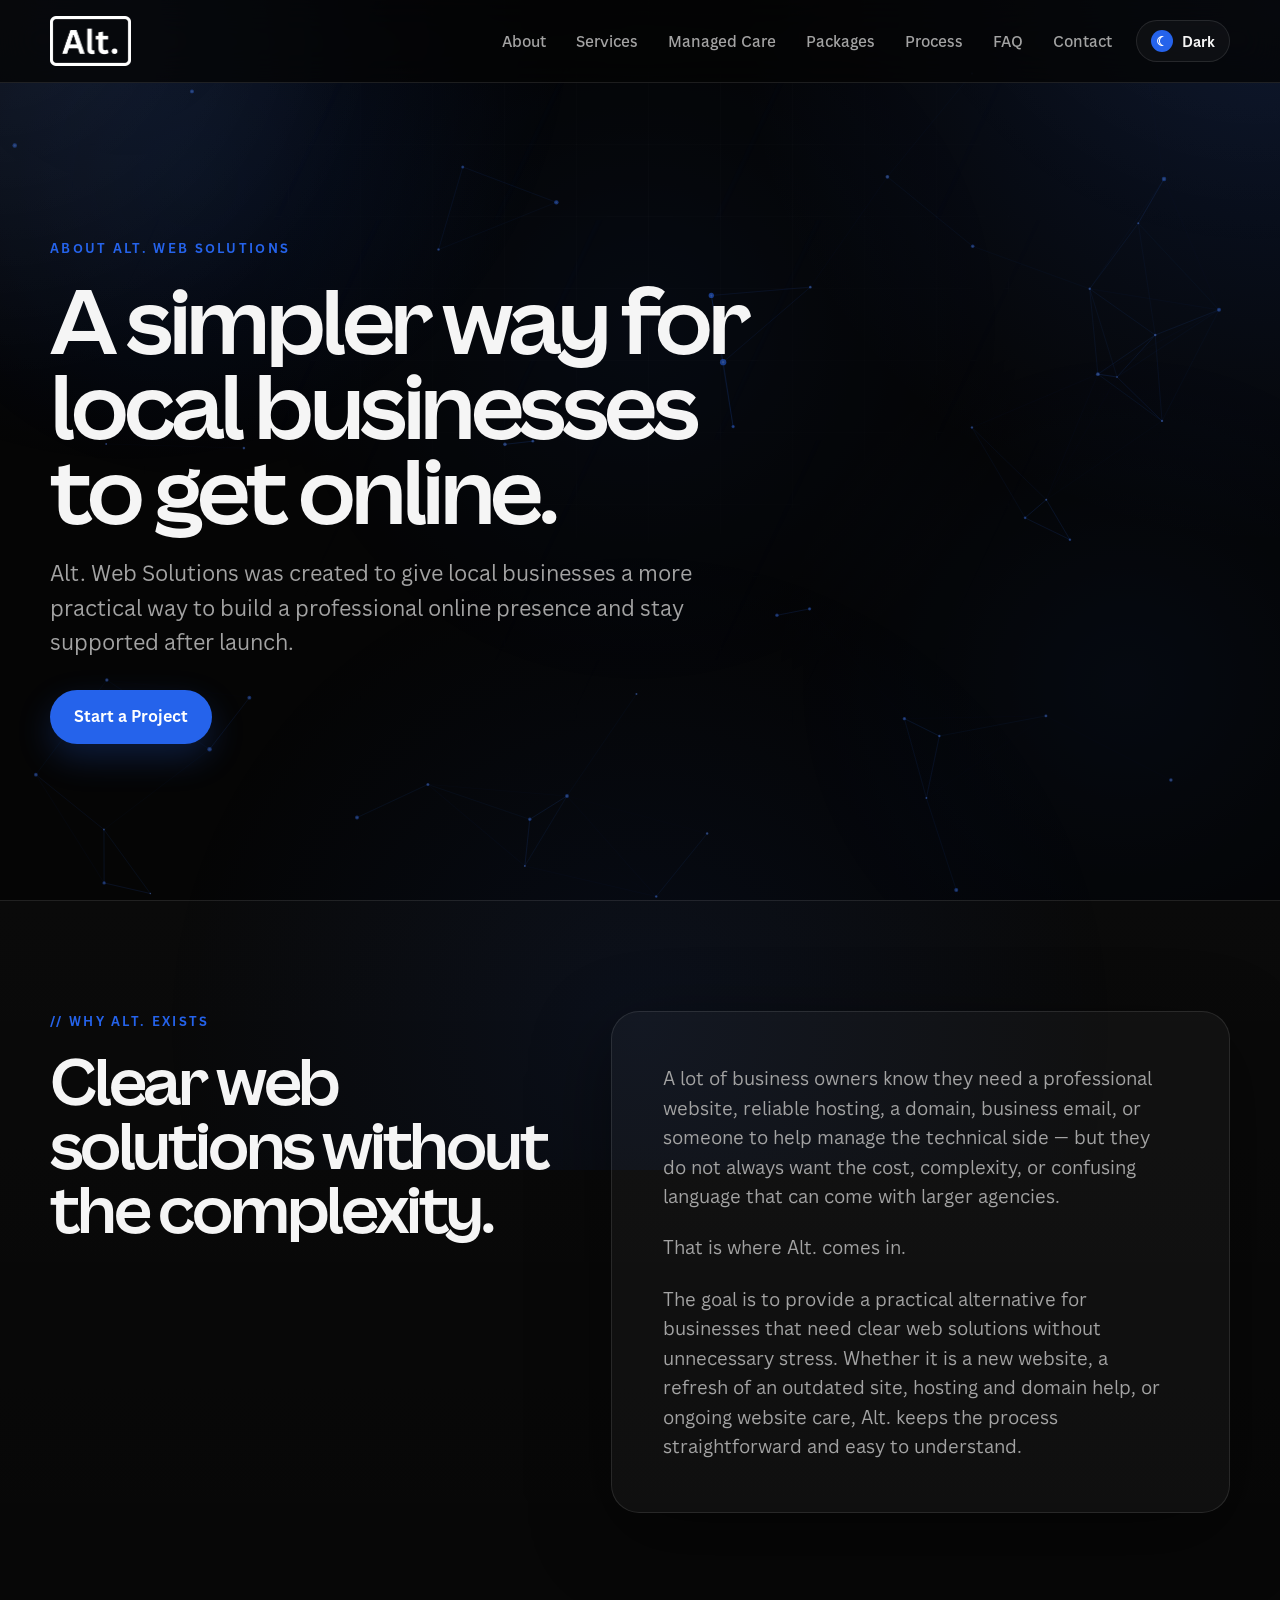
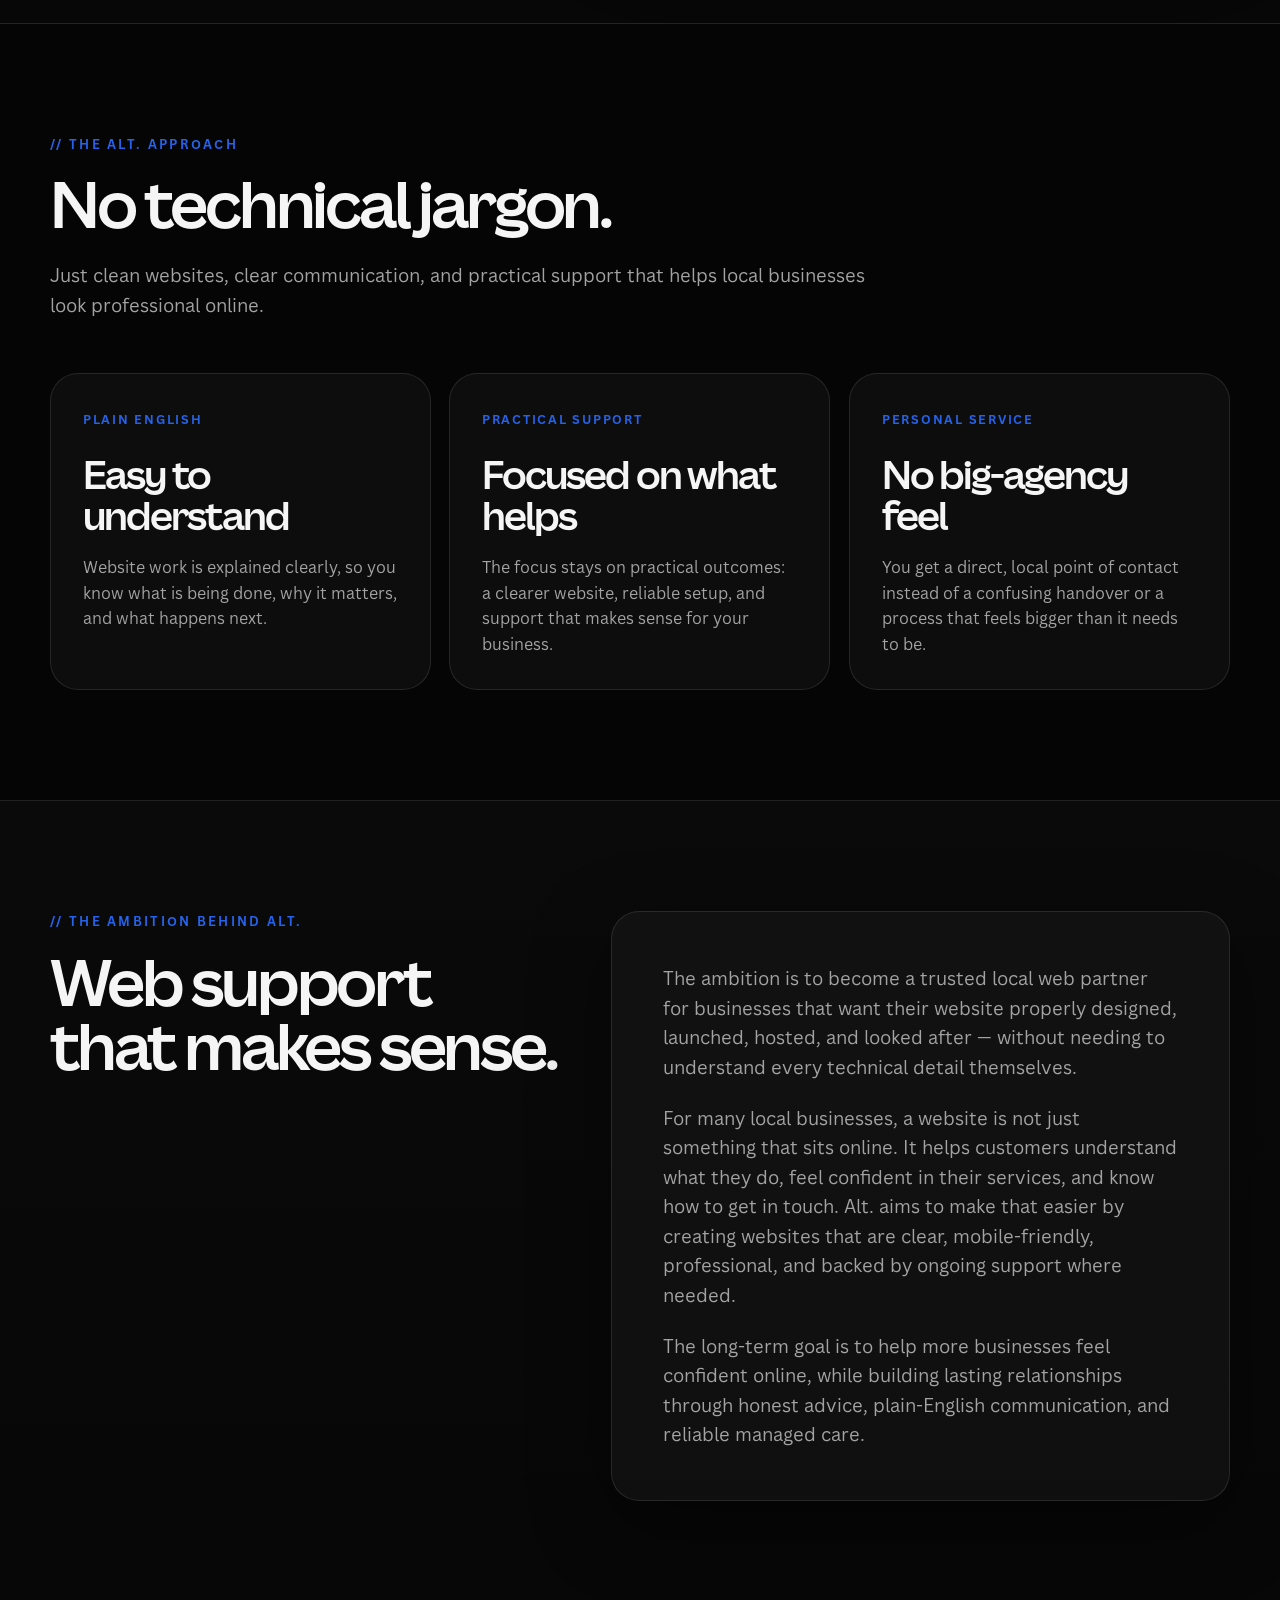
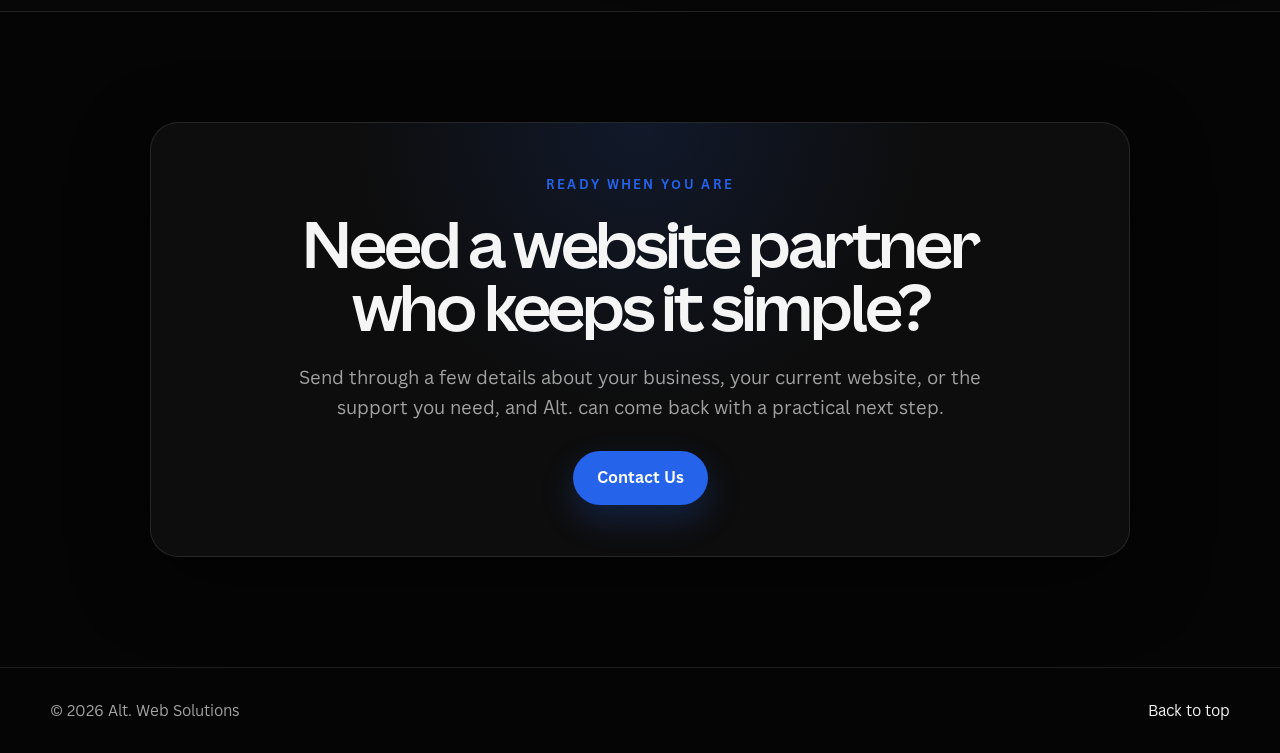
==== about.html @ 85579a14 "Initial website commit" ====
<!doctype html>
<html lang="en-NZ" data-theme="dark">
  <head>
    <meta charset="UTF-8" />
    <meta name="viewport" content="width=device-width, initial-scale=1.0" />

    <title>About Alt. Web Solutions | Local Website Support</title>
    <meta
      name="description"
      content="Learn about Alt. Web Solutions, a practical local web partner helping small businesses get online, stay supported, and manage websites without technical stress."
    />

    <link rel="icon" type="image/png" sizes="32x32" href="assets/favicon.png" />
    <link rel="icon" type="image/png" sizes="16x16" href="assets/favicon.png" />
    <link rel="apple-touch-icon" sizes="180x180" href="assets/favicon.png" />
    <link rel="shortcut icon" href="assets/favicon.png" />
    <link rel="stylesheet" href="css/style.css" />
  </head>

  <body data-theme="dark">
    <canvas
      class="tech-background"
      id="techBackground"
      aria-hidden="true"
    ></canvas>
    <div class="tech-ambient" aria-hidden="true"></div>
    <div class="tech-grid" aria-hidden="true"></div>

    <header class="site-header">
      <nav class="nav">
        <a
          href="index.html#home"
          class="nav-logo"
          aria-label="Alt. Web Solutions home"
        >
          <img
            src="assets/alt-web-solutions-logo-white-icon.png"
            alt="Alt. Web Solutions logo"
            id="siteLogo"
          />
        </a>

        <button
          class="nav-toggle"
          aria-label="Open navigation menu"
          type="button"
        >
          <span></span>
          <span></span>
        </button>

        <div class="nav-actions">
          <div class="nav-links">
            <a href="about.html" aria-current="page">About</a>
            <a href="index.html#services">Services</a>
            <a href="index.html#managed-care">Managed Care</a>
            <a href="index.html#pricing">Packages</a>
            <a href="index.html#process">Process</a>
            <a href="index.html#faq">FAQ</a>
            <a href="index.html#contact">Contact</a>
          </div>

          <button
            class="theme-toggle"
            id="themeToggle"
            type="button"
            aria-label="Toggle light and dark mode"
          >
            <span class="theme-toggle-icon" id="themeIcon">☾</span>
            <span class="theme-toggle-text" id="themeText">Dark</span>
          </button>
        </div>
      </nav>
    </header>

    <main id="about">
      <section class="about-hero section">
        <div class="container about-hero-grid">
          <div class="about-hero-copy reveal">
            <p class="eyebrow">About Alt. Web Solutions</p>
            <h1>A simpler way for local businesses to get online.</h1>
            <p>
              Alt. Web Solutions was created to give local businesses a more
              practical way to build a professional online presence and stay
              supported after launch.
            </p>
            <div class="about-hero-actions">
              <a href="index.html#contact" class="btn btn-primary"
                >Start a Project</a
              >
            </div>
          </div>
        </div>
      </section>

      <section class="section section-muted">
        <div class="container about-split">
          <div class="section-heading reveal">
            <p class="eyebrow">// Why Alt. exists</p>
            <h2>Clear web solutions without the complexity.</h2>
          </div>

          <div class="about-copy-card reveal tilt-card">
            <p>
              A lot of business owners know they need a professional website,
              reliable hosting, a domain, business email, or someone to help
              manage the technical side — but they do not always want the cost,
              complexity, or confusing language that can come with larger
              agencies.
            </p>
            <p>That is where Alt. comes in.</p>
            <p>
              The goal is to provide a practical alternative for businesses that
              need clear web solutions without unnecessary stress. Whether it is
              a new website, a refresh of an outdated site, hosting and domain
              help, or ongoing website care, Alt. keeps the process
              straightforward and easy to understand.
            </p>
          </div>
        </div>
      </section>

      <section class="section">
        <div class="container">
          <div class="section-heading reveal">
            <p class="eyebrow">// The Alt. approach</p>
            <h2>No technical jargon.</h2>
            <p>
              Just clean websites, clear communication, and practical support
              that helps local businesses look professional online.
            </p>
          </div>

          <div class="card-grid about-value-grid">
            <article class="info-card reveal tilt-card">
              <span>Plain English</span>
              <h3>Easy to understand</h3>
              <p>
                Website work is explained clearly, so you know what is being
                done, why it matters, and what happens next.
              </p>
            </article>

            <article class="info-card reveal tilt-card">
              <span>Practical Support</span>
              <h3>Focused on what helps</h3>
              <p>
                The focus stays on practical outcomes: a clearer website,
                reliable setup, and support that makes sense for your business.
              </p>
            </article>

            <article class="info-card reveal tilt-card">
              <span>Personal Service</span>
              <h3>No big-agency feel</h3>
              <p>
                You get a direct, local point of contact instead of a confusing
                handover or a process that feels bigger than it needs to be.
              </p>
            </article>
          </div>
        </div>
      </section>

      <section class="section section-muted">
        <div class="container about-split about-split-reverse">
          <div class="section-heading reveal">
            <p class="eyebrow">// The ambition behind Alt.</p>
            <h2>Web support that makes sense.</h2>
          </div>

          <div class="about-copy-card reveal tilt-card">
            <p>
              The ambition is to become a trusted local web partner for
              businesses that want their website properly designed, launched,
              hosted, and looked after — without needing to understand every
              technical detail themselves.
            </p>
            <p>
              For many local businesses, a website is not just something that
              sits online. It helps customers understand what they do, feel
              confident in their services, and know how to get in touch. Alt.
              aims to make that easier by creating websites that are clear,
              mobile-friendly, professional, and backed by ongoing support where
              needed.
            </p>
            <p>
              The long-term goal is to help more businesses feel confident
              online, while building lasting relationships through honest
              advice, plain-English communication, and reliable managed care.
            </p>
          </div>
        </div>
      </section>

      <section class="section">
        <div class="container about-cta reveal">
          <p class="eyebrow">Ready when you are</p>
          <h2>Need a website partner who keeps it simple?</h2>
          <p>
            Send through a few details about your business, your current
            website, or the support you need, and Alt. can come back with a
            practical next step.
          </p>
          <a href="index.html#contact" class="btn btn-primary">Contact Us</a>
        </div>
      </section>
    </main>

    <footer class="site-footer">
      <div class="container footer-inner">
        <p>© <span id="year"></span> Alt. Web Solutions</p>
        <a href="#about">Back to top</a>
      </div>
    </footer>

    <script type="module" src="js/script.js"></script>
  </body>
</html>
---- css/style.css ----
/* Alt. Web Solutions modular CSS entrypoint.
   Keep module imports in this order so base tokens load before components. */

@import url("modules/00-fonts.css");
@import url("modules/01-tokens.css");
@import url("modules/02-base.css");
@import url("modules/03-layout.css");
@import url("modules/04-navigation.css");
@import url("modules/05-hero-buttons.css");
@import url("modules/06-cards.css");
@import url("modules/07-brand-sections.css");
@import url("modules/08-services-process-footer.css");
@import url("modules/09-animations.css");
@import url("modules/10-responsive.css");
@import url("modules/11-motion.css");
@import url("modules/12-landing-sections.css");
@import url("modules/13-tech-background.css");

@import url("modules/14-about-page.css");
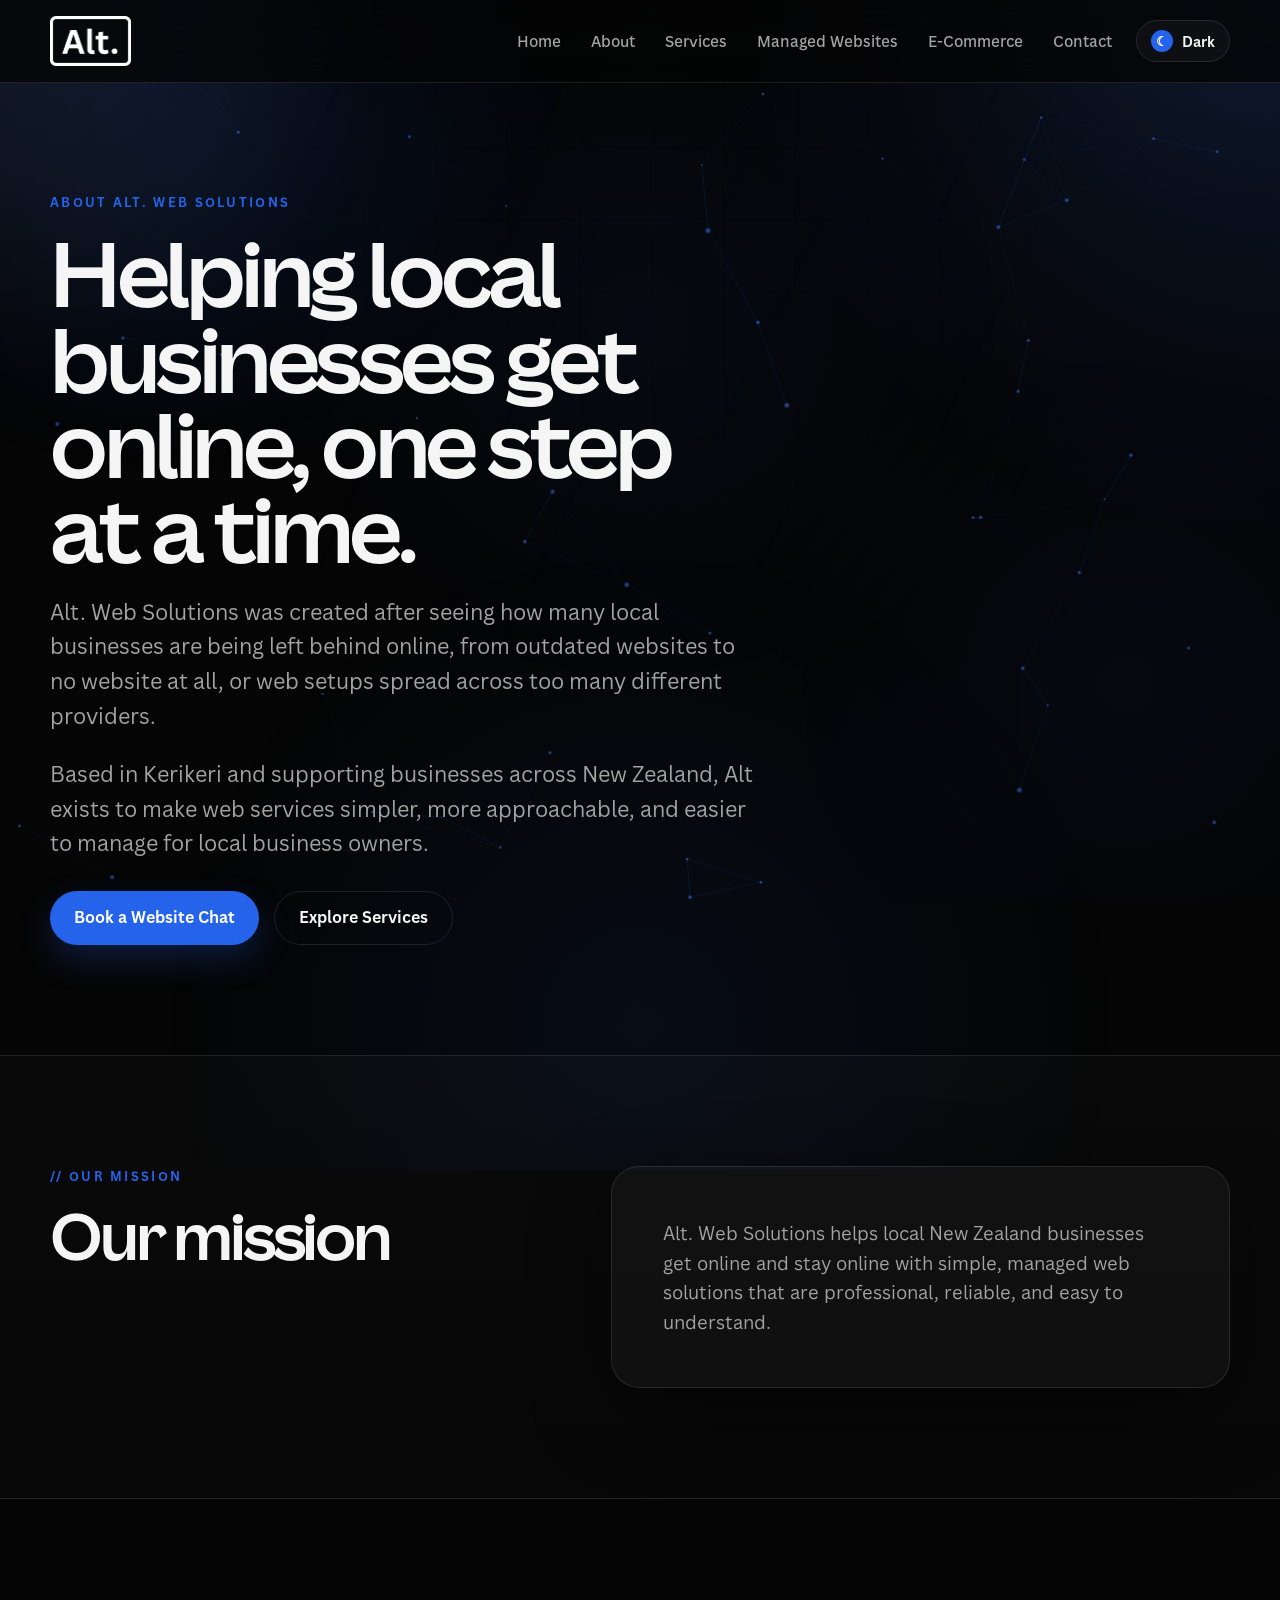
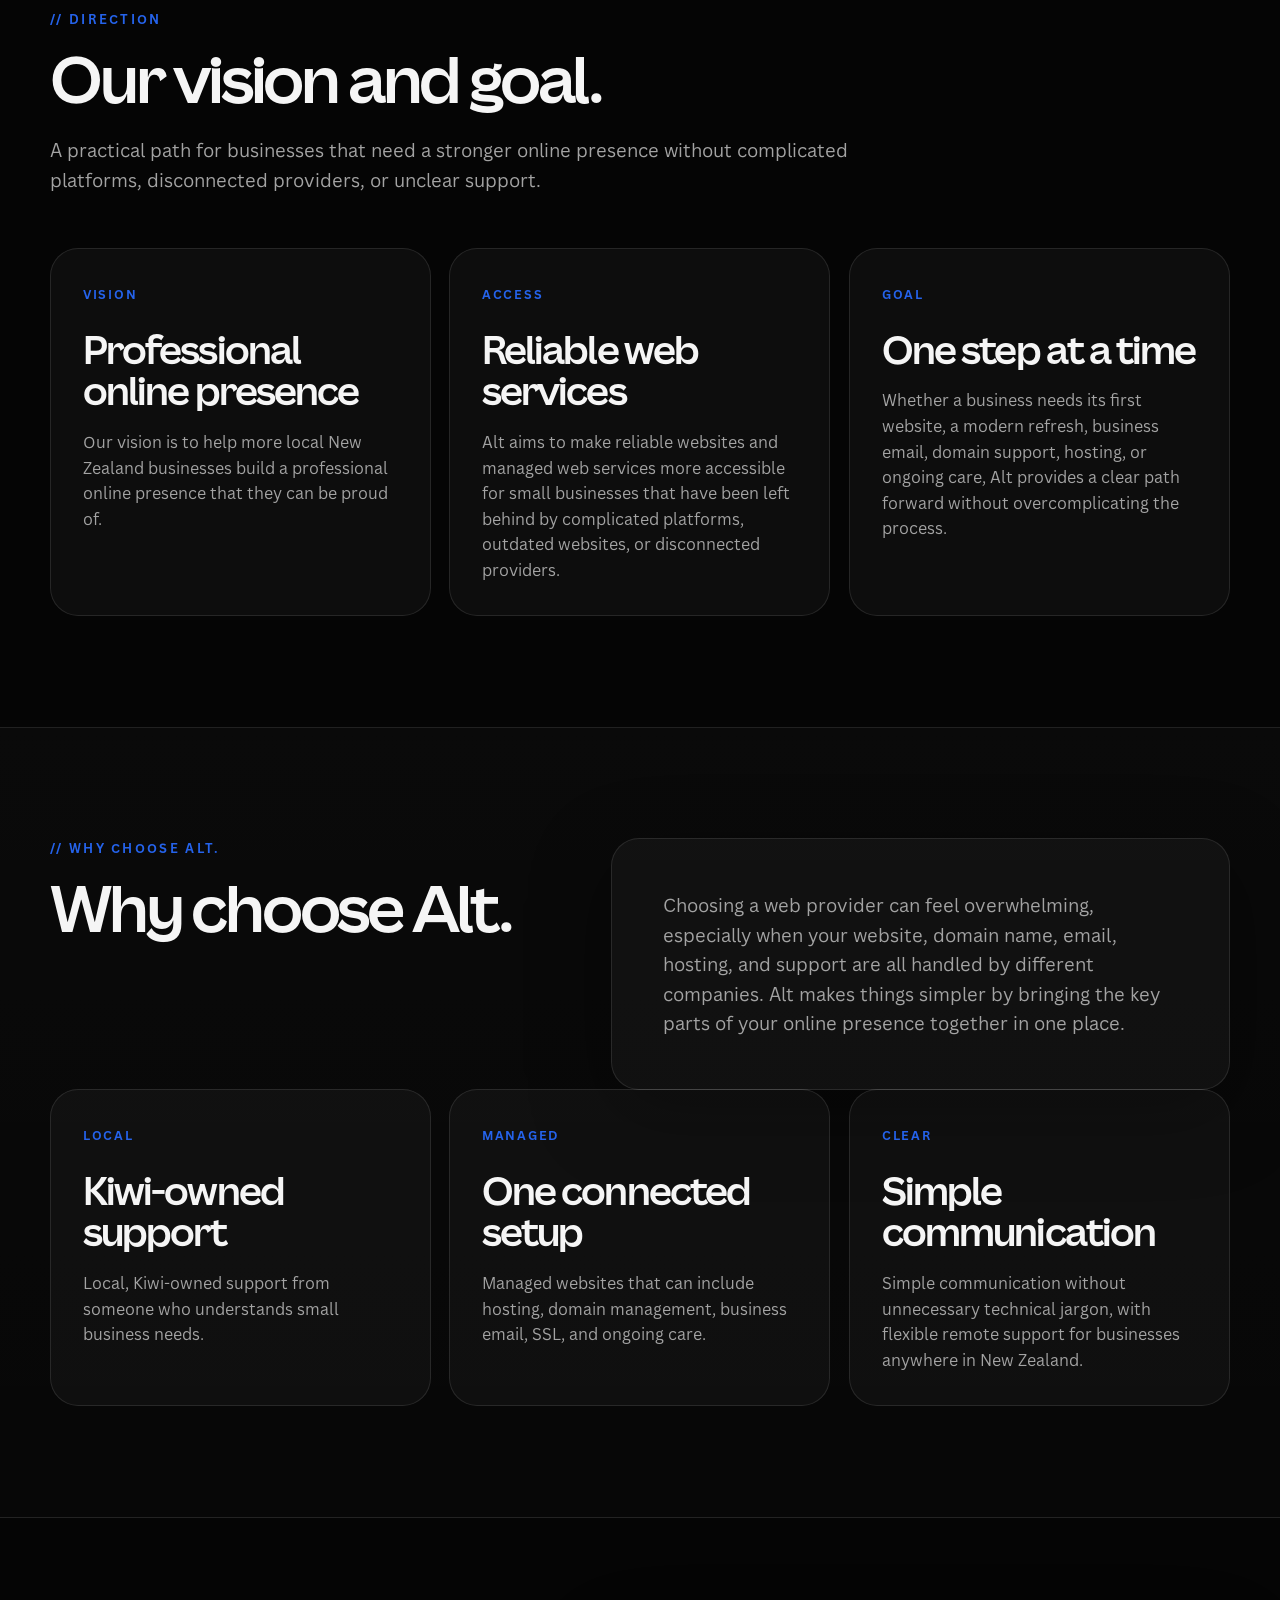
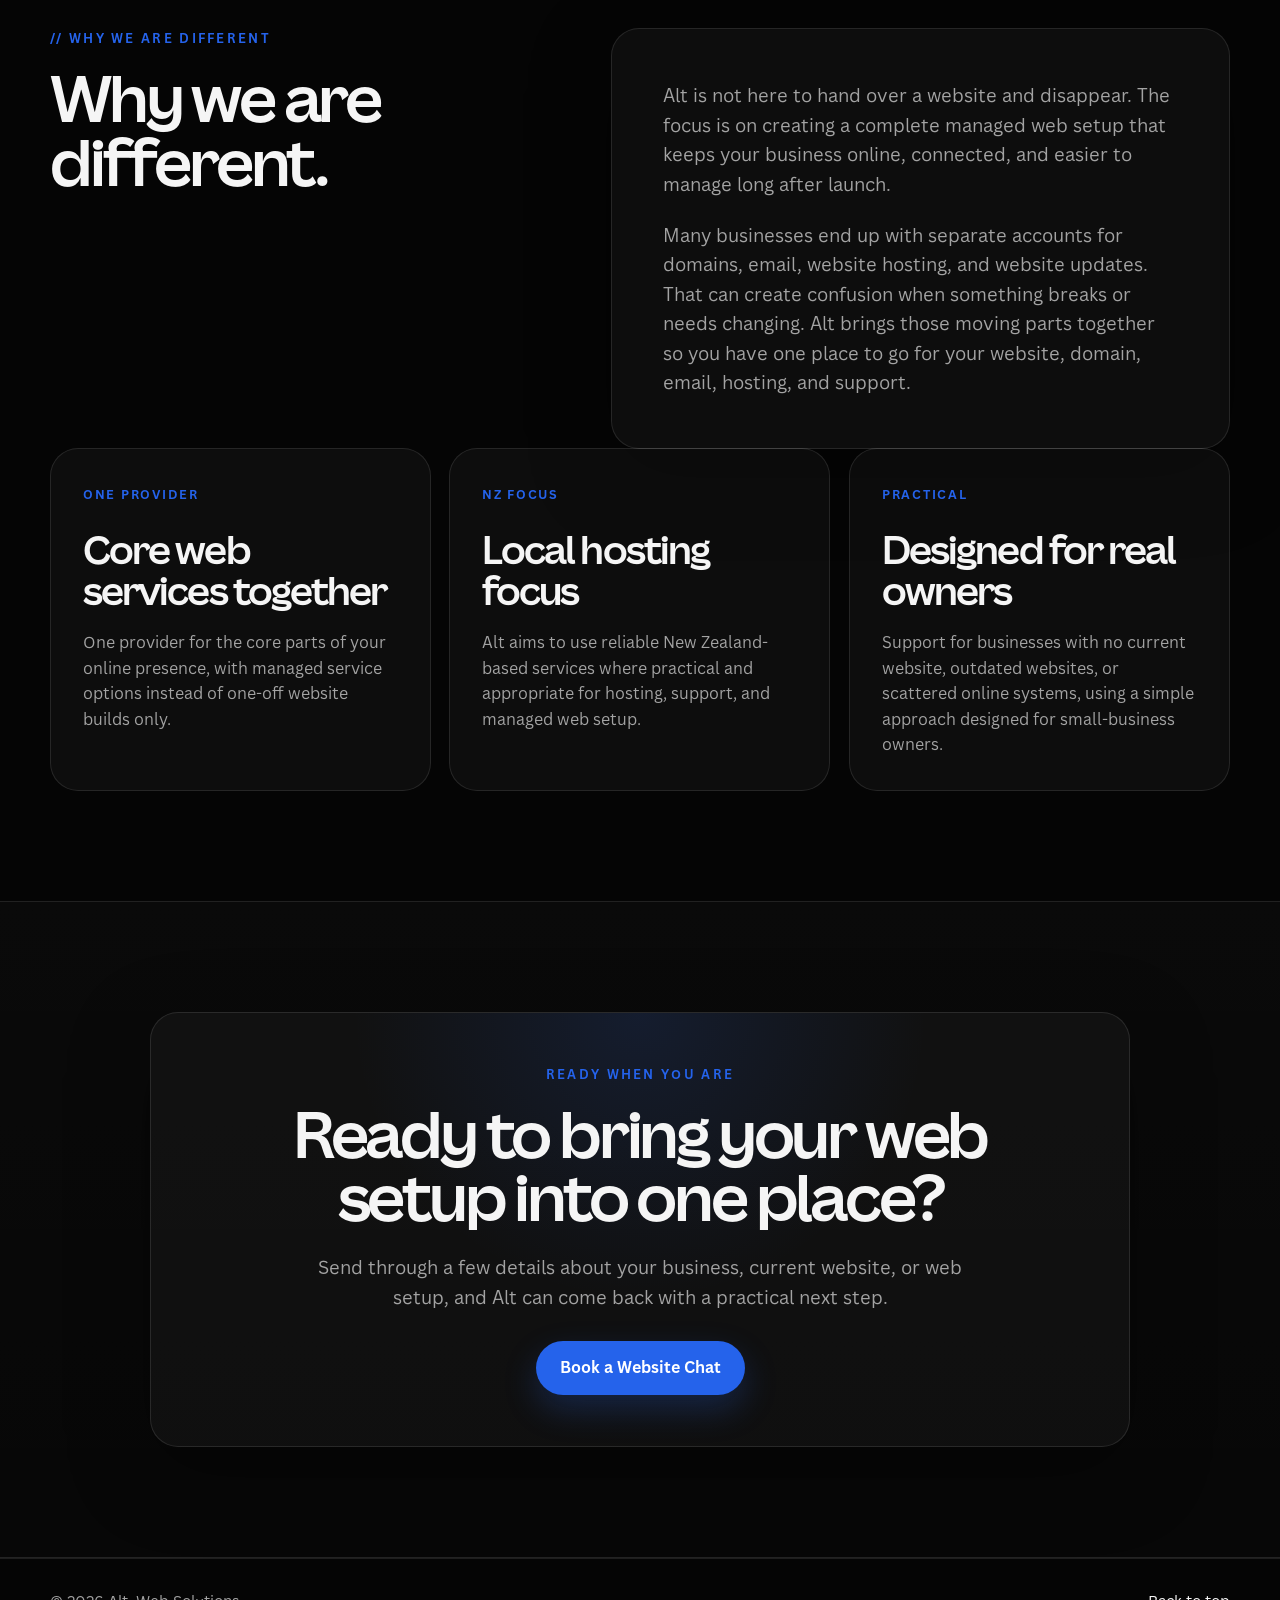
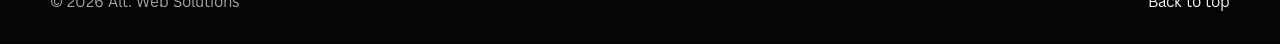
==== commit afca0061: "Overhaul website service copy" ====
--- a/about.html
+++ b/about.html
@@ -4,10 +4,10 @@
     <meta charset="UTF-8" />
     <meta name="viewport" content="width=device-width, initial-scale=1.0" />
 
-    <title>About Alt. Web Solutions | Local Website Support</title>
+    <title>About Alt. Web Solutions | Local Managed Web Support</title>
     <meta
       name="description"
-      content="Learn about Alt. Web Solutions, a practical local web partner helping small businesses get online, stay supported, and manage websites without technical stress."
+      content="Learn about Alt. Web Solutions, a Kerikeri-based managed web provider helping New Zealand businesses with websites, hosting, domains, email, and support."
     />
 
     <link rel="icon" type="image/png" sizes="32x32" href="assets/favicon.png" />
@@ -51,12 +51,11 @@
 
         <div class="nav-actions">
           <div class="nav-links">
+            <a href="index.html#home">Home</a>
             <a href="about.html" aria-current="page">About</a>
-            <a href="index.html#services">Services</a>
-            <a href="index.html#managed-care">Managed Care</a>
-            <a href="index.html#pricing">Packages</a>
-            <a href="index.html#process">Process</a>
-            <a href="index.html#faq">FAQ</a>
+            <a href="services.html">Services</a>
+            <a href="managed-websites.html">Managed Websites</a>
+            <a href="ecommerce.html">E-Commerce</a>
             <a href="index.html#contact">Contact</a>
           </div>
 
@@ -66,7 +65,7 @@
             type="button"
             aria-label="Toggle light and dark mode"
           >
-            <span class="theme-toggle-icon" id="themeIcon">☾</span>
+            <span class="theme-toggle-icon" id="themeIcon">&#9790;</span>
             <span class="theme-toggle-text" id="themeText">Dark</span>
           </button>
         </div>
@@ -78,16 +77,23 @@
         <div class="container about-hero-grid">
           <div class="about-hero-copy reveal">
             <p class="eyebrow">About Alt. Web Solutions</p>
-            <h1>A simpler way for local businesses to get online.</h1>
-            <p>
-              Alt. Web Solutions was created to give local businesses a more
-              practical way to build a professional online presence and stay
-              supported after launch.
+            <h1>Helping local businesses get online, one step at a time.</h1>
+            <p>
+              Alt. Web Solutions was created after seeing how many local
+              businesses are being left behind online, from outdated websites to
+              no website at all, or web setups spread across too many different
+              providers.
+            </p>
+            <p>
+              Based in Kerikeri and supporting businesses across New Zealand,
+              Alt exists to make web services simpler, more approachable, and
+              easier to manage for local business owners.
             </p>
             <div class="about-hero-actions">
               <a href="index.html#contact" class="btn btn-primary"
-                >Start a Project</a
+                >Book a Website Chat</a
               >
+              <a href="services.html" class="btn btn-secondary">Explore Services</a>
             </div>
           </div>
         </div>
@@ -96,25 +102,15 @@
       <section class="section section-muted">
         <div class="container about-split">
           <div class="section-heading reveal">
-            <p class="eyebrow">// Why Alt. exists</p>
-            <h2>Clear web solutions without the complexity.</h2>
+            <p class="eyebrow">// Our mission</p>
+            <h2>Our mission</h2>
           </div>
 
           <div class="about-copy-card reveal tilt-card">
             <p>
-              A lot of business owners know they need a professional website,
-              reliable hosting, a domain, business email, or someone to help
-              manage the technical side — but they do not always want the cost,
-              complexity, or confusing language that can come with larger
-              agencies.
-            </p>
-            <p>That is where Alt. comes in.</p>
-            <p>
-              The goal is to provide a practical alternative for businesses that
-              need clear web solutions without unnecessary stress. Whether it is
-              a new website, a refresh of an outdated site, hosting and domain
-              help, or ongoing website care, Alt. keeps the process
-              straightforward and easy to understand.
+              Alt. Web Solutions helps local New Zealand businesses get online
+              and stay online with simple, managed web solutions that are
+              professional, reliable, and easy to understand.
             </p>
           </div>
         </div>
@@ -123,39 +119,44 @@
       <section class="section">
         <div class="container">
           <div class="section-heading reveal">
-            <p class="eyebrow">// The Alt. approach</p>
-            <h2>No technical jargon.</h2>
-            <p>
-              Just clean websites, clear communication, and practical support
-              that helps local businesses look professional online.
+            <p class="eyebrow">// Direction</p>
+            <h2>Our vision and goal.</h2>
+            <p>
+              A practical path for businesses that need a stronger online
+              presence without complicated platforms, disconnected providers, or
+              unclear support.
             </p>
           </div>
 
           <div class="card-grid about-value-grid">
             <article class="info-card reveal tilt-card">
-              <span>Plain English</span>
-              <h3>Easy to understand</h3>
-              <p>
-                Website work is explained clearly, so you know what is being
-                done, why it matters, and what happens next.
-              </p>
-            </article>
-
-            <article class="info-card reveal tilt-card">
-              <span>Practical Support</span>
-              <h3>Focused on what helps</h3>
-              <p>
-                The focus stays on practical outcomes: a clearer website,
-                reliable setup, and support that makes sense for your business.
-              </p>
-            </article>
-
-            <article class="info-card reveal tilt-card">
-              <span>Personal Service</span>
-              <h3>No big-agency feel</h3>
-              <p>
-                You get a direct, local point of contact instead of a confusing
-                handover or a process that feels bigger than it needs to be.
+              <span>Vision</span>
+              <h3>Professional online presence</h3>
+              <p>
+                Our vision is to help more local New Zealand businesses build a
+                professional online presence that they can be proud of.
+              </p>
+            </article>
+
+            <article class="info-card reveal tilt-card">
+              <span>Access</span>
+              <h3>Reliable web services</h3>
+              <p>
+                Alt aims to make reliable websites and managed web services
+                more accessible for small businesses that have been left behind
+                by complicated platforms, outdated websites, or disconnected
+                providers.
+              </p>
+            </article>
+
+            <article class="info-card reveal tilt-card">
+              <span>Goal</span>
+              <h3>One step at a time</h3>
+              <p>
+                Whether a business needs its first website, a modern refresh,
+                business email, domain support, hosting, or ongoing care, Alt
+                provides a clear path forward without overcomplicating the
+                process.
               </p>
             </article>
           </div>
@@ -165,51 +166,127 @@
       <section class="section section-muted">
         <div class="container about-split about-split-reverse">
           <div class="section-heading reveal">
-            <p class="eyebrow">// The ambition behind Alt.</p>
-            <h2>Web support that makes sense.</h2>
+            <p class="eyebrow">// Why choose Alt.</p>
+            <h2>Why choose Alt.</h2>
           </div>
 
           <div class="about-copy-card reveal tilt-card">
             <p>
-              The ambition is to become a trusted local web partner for
-              businesses that want their website properly designed, launched,
-              hosted, and looked after — without needing to understand every
-              technical detail themselves.
-            </p>
-            <p>
-              For many local businesses, a website is not just something that
-              sits online. It helps customers understand what they do, feel
-              confident in their services, and know how to get in touch. Alt.
-              aims to make that easier by creating websites that are clear,
-              mobile-friendly, professional, and backed by ongoing support where
-              needed.
-            </p>
-            <p>
-              The long-term goal is to help more businesses feel confident
-              online, while building lasting relationships through honest
-              advice, plain-English communication, and reliable managed care.
-            </p>
+              Choosing a web provider can feel overwhelming, especially when
+              your website, domain name, email, hosting, and support are all
+              handled by different companies. Alt makes things simpler by
+              bringing the key parts of your online presence together in one
+              place.
+            </p>
+          </div>
+        </div>
+
+        <div class="container">
+          <div class="card-grid about-value-grid">
+            <article class="info-card reveal tilt-card">
+              <span>Local</span>
+              <h3>Kiwi-owned support</h3>
+              <p>
+                Local, Kiwi-owned support from someone who understands small
+                business needs.
+              </p>
+            </article>
+
+            <article class="info-card reveal tilt-card">
+              <span>Managed</span>
+              <h3>One connected setup</h3>
+              <p>
+                Managed websites that can include hosting, domain management,
+                business email, SSL, and ongoing care.
+              </p>
+            </article>
+
+            <article class="info-card reveal tilt-card">
+              <span>Clear</span>
+              <h3>Simple communication</h3>
+              <p>
+                Simple communication without unnecessary technical jargon, with
+                flexible remote support for businesses anywhere in New Zealand.
+              </p>
+            </article>
           </div>
         </div>
       </section>
 
       <section class="section">
+        <div class="container about-split">
+          <div class="section-heading reveal">
+            <p class="eyebrow">// Why we are different</p>
+            <h2>Why we are different.</h2>
+          </div>
+
+          <div class="about-copy-card reveal tilt-card">
+            <p>
+              Alt is not here to hand over a website and disappear. The focus
+              is on creating a complete managed web setup that keeps your
+              business online, connected, and easier to manage long after
+              launch.
+            </p>
+            <p>
+              Many businesses end up with separate accounts for domains, email,
+              website hosting, and website updates. That can create confusion
+              when something breaks or needs changing. Alt brings those moving
+              parts together so you have one place to go for your website,
+              domain, email, hosting, and support.
+            </p>
+          </div>
+        </div>
+
+        <div class="container">
+          <div class="card-grid about-value-grid">
+            <article class="info-card reveal tilt-card">
+              <span>One provider</span>
+              <h3>Core web services together</h3>
+              <p>
+                One provider for the core parts of your online presence, with
+                managed service options instead of one-off website builds only.
+              </p>
+            </article>
+
+            <article class="info-card reveal tilt-card">
+              <span>NZ focus</span>
+              <h3>Local hosting focus</h3>
+              <p>
+                Alt aims to use reliable New Zealand-based services where
+                practical and appropriate for hosting, support, and managed web
+                setup.
+              </p>
+            </article>
+
+            <article class="info-card reveal tilt-card">
+              <span>Practical</span>
+              <h3>Designed for real owners</h3>
+              <p>
+                Support for businesses with no current website, outdated
+                websites, or scattered online systems, using a simple approach
+                designed for small-business owners.
+              </p>
+            </article>
+          </div>
+        </div>
+      </section>
+
+      <section class="section section-muted">
         <div class="container about-cta reveal">
           <p class="eyebrow">Ready when you are</p>
-          <h2>Need a website partner who keeps it simple?</h2>
+          <h2>Ready to bring your web setup into one place?</h2>
           <p>
-            Send through a few details about your business, your current
-            website, or the support you need, and Alt. can come back with a
-            practical next step.
+            Send through a few details about your business, current website, or
+            web setup, and Alt can come back with a practical next step.
           </p>
-          <a href="index.html#contact" class="btn btn-primary">Contact Us</a>
+          <a href="index.html#contact" class="btn btn-primary">Book a Website Chat</a>
         </div>
       </section>
     </main>
 
     <footer class="site-footer">
       <div class="container footer-inner">
-        <p>© <span id="year"></span> Alt. Web Solutions</p>
+        <p>&copy; <span id="year"></span> Alt. Web Solutions</p>
         <a href="#about">Back to top</a>
       </div>
     </footer>
--- a/css/style.css
+++ b/css/style.css
@@ -17,3 +17,4 @@
 @import url("modules/13-tech-background.css");
 
 @import url("modules/14-about-page.css");
+@import url("modules/15-service-pages.css");
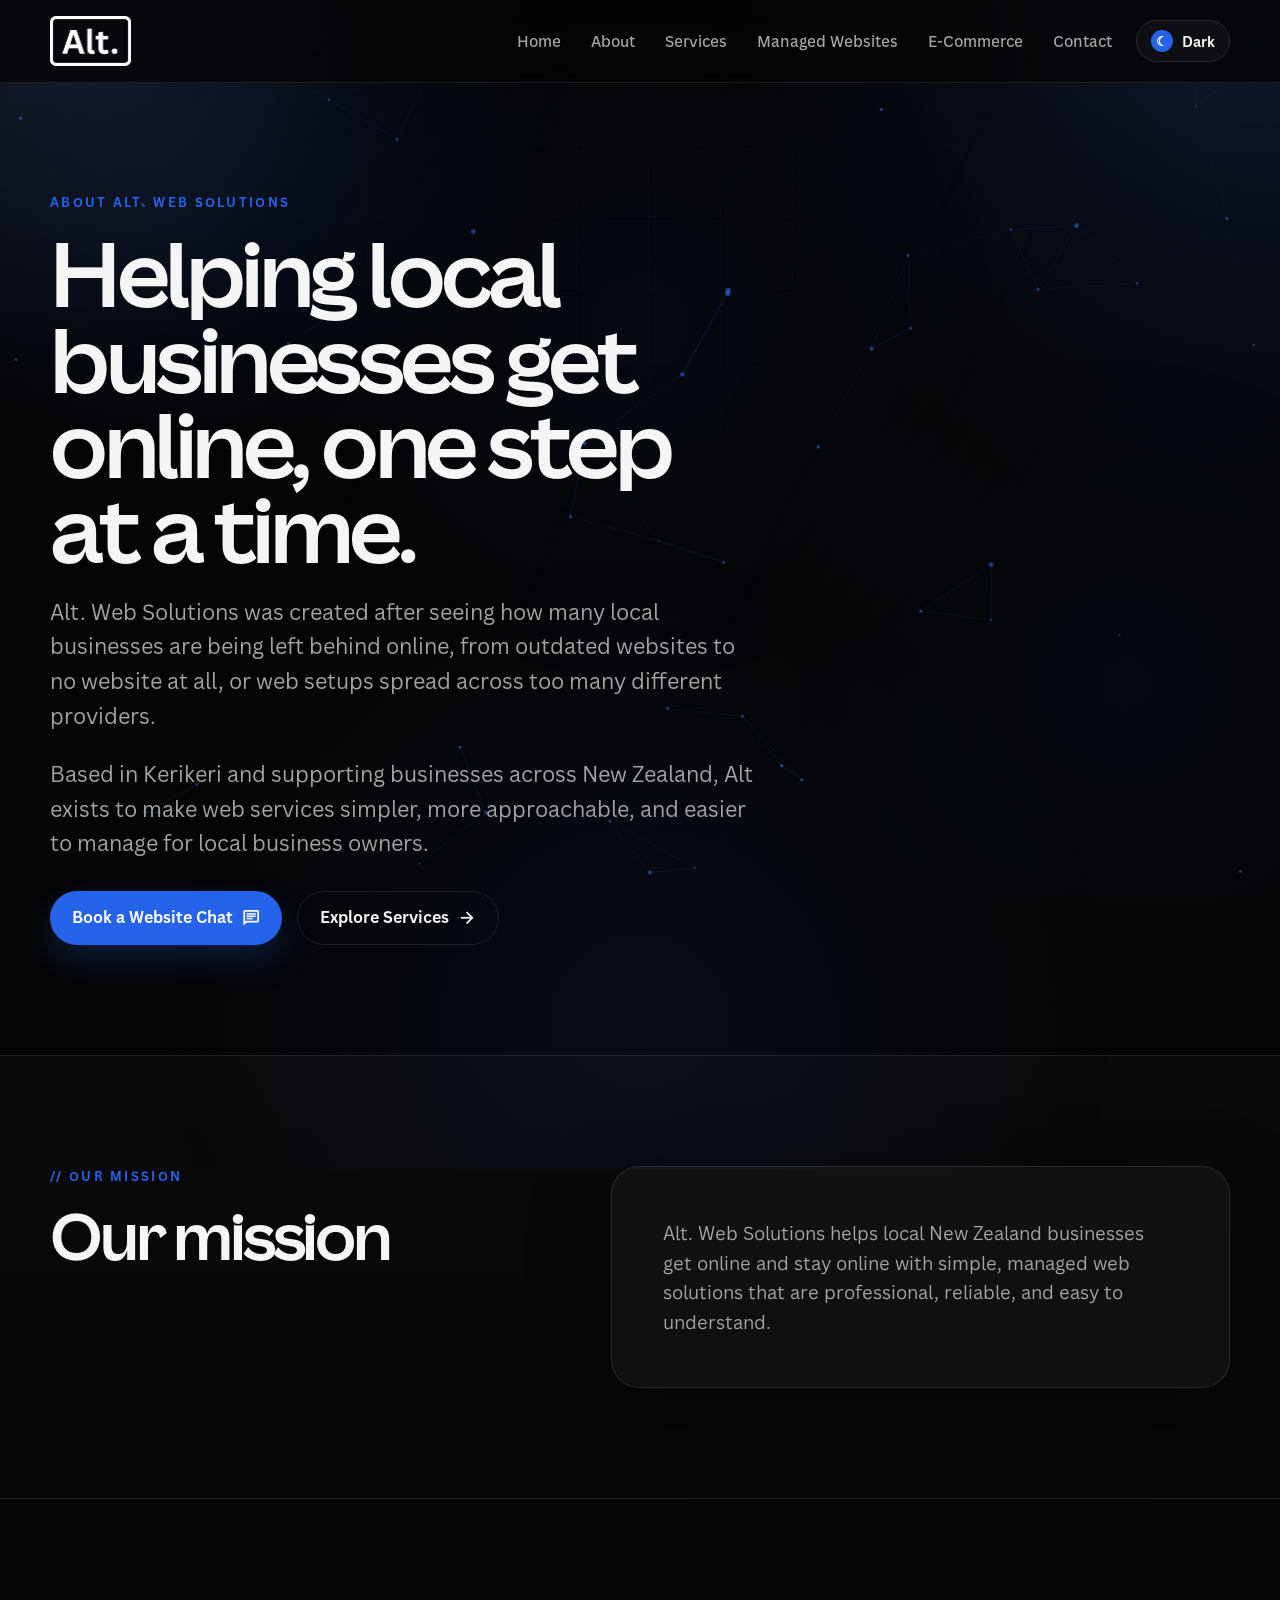
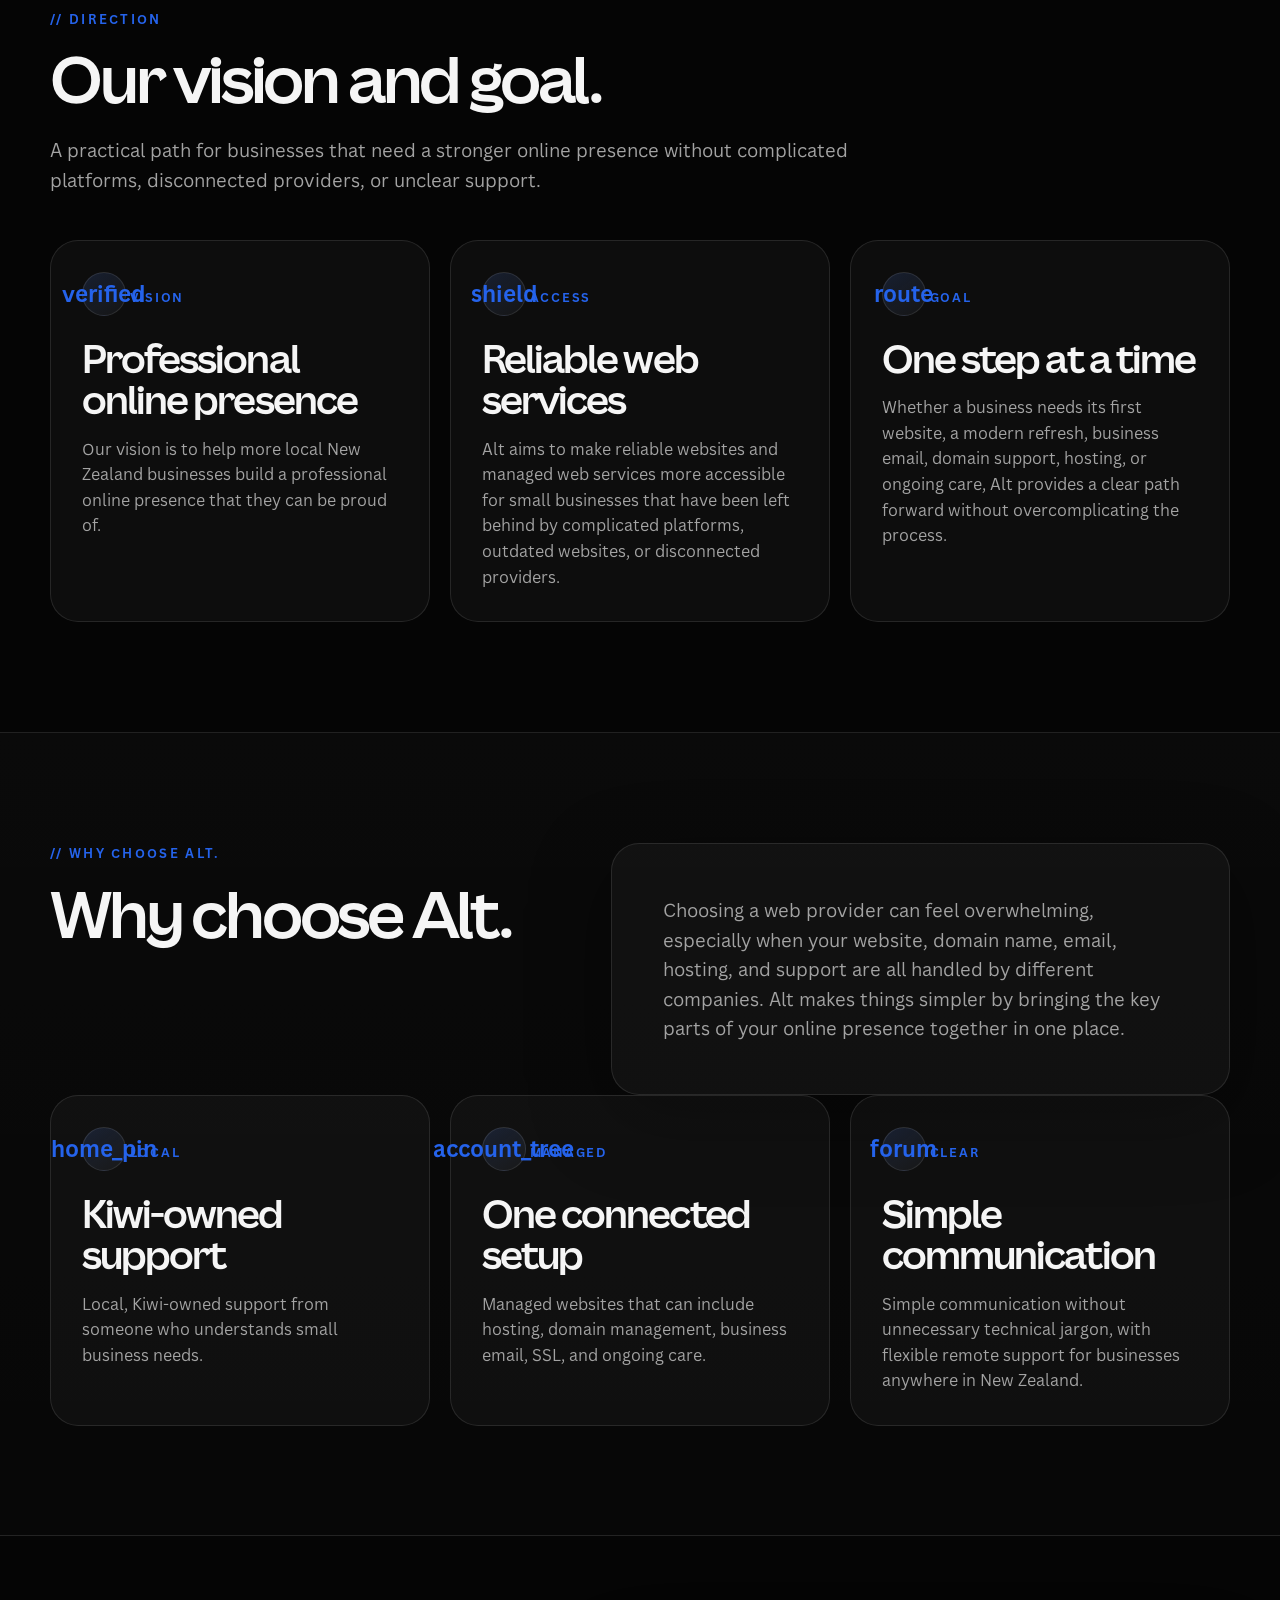
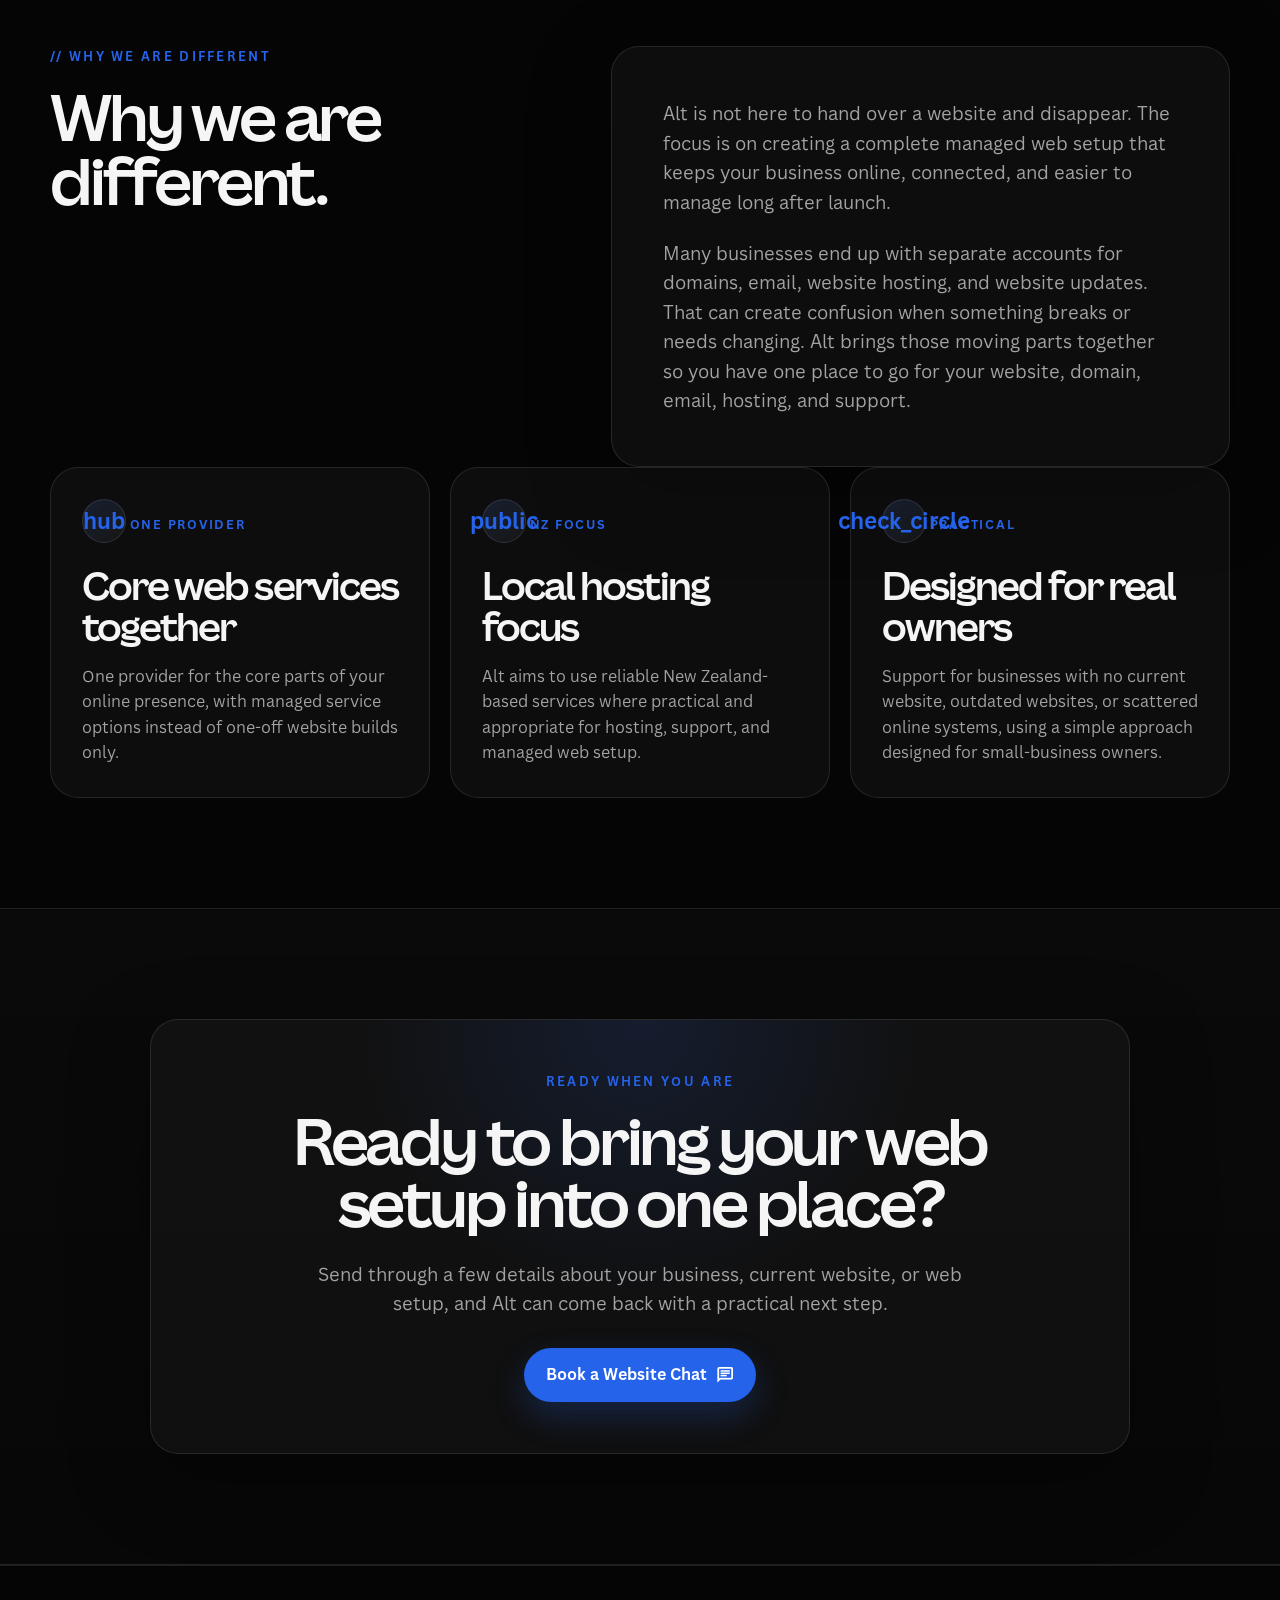
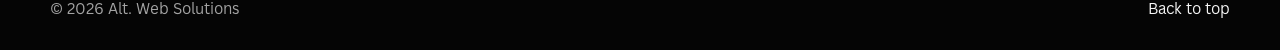
==== commit 3bb676cd: "Polish layout and add service icons" ====
--- a/about.html
+++ b/about.html
@@ -14,6 +14,10 @@
     <link rel="icon" type="image/png" sizes="16x16" href="assets/favicon.png" />
     <link rel="apple-touch-icon" sizes="180x180" href="assets/favicon.png" />
     <link rel="shortcut icon" href="assets/favicon.png" />
+    <link
+      href="https://fonts.googleapis.com/css2?family=Material+Symbols+Outlined:opsz,wght,FILL,GRAD@20..48,100..700,0..1,-50..200"
+      rel="stylesheet"
+    />
     <link rel="stylesheet" href="css/style.css" />
   </head>
 
@@ -91,9 +95,13 @@
             </p>
             <div class="about-hero-actions">
               <a href="index.html#contact" class="btn btn-primary"
-                >Book a Website Chat</a
+                ><span>Book a Website Chat</span>
+                <span class="material-symbols-outlined" aria-hidden="true">chat</span></a
               >
-              <a href="services.html" class="btn btn-secondary">Explore Services</a>
+              <a href="services.html" class="btn btn-secondary">
+                <span>Explore Services</span>
+                <span class="material-symbols-outlined" aria-hidden="true">arrow_forward</span>
+              </a>
             </div>
           </div>
         </div>
@@ -130,6 +138,9 @@
 
           <div class="card-grid about-value-grid">
             <article class="info-card reveal tilt-card">
+              <div class="icon" aria-hidden="true">
+                <span class="material-symbols-outlined">verified</span>
+              </div>
               <span>Vision</span>
               <h3>Professional online presence</h3>
               <p>
@@ -139,6 +150,9 @@
             </article>
 
             <article class="info-card reveal tilt-card">
+              <div class="icon" aria-hidden="true">
+                <span class="material-symbols-outlined">shield</span>
+              </div>
               <span>Access</span>
               <h3>Reliable web services</h3>
               <p>
@@ -150,6 +164,9 @@
             </article>
 
             <article class="info-card reveal tilt-card">
+              <div class="icon" aria-hidden="true">
+                <span class="material-symbols-outlined">route</span>
+              </div>
               <span>Goal</span>
               <h3>One step at a time</h3>
               <p>
@@ -184,6 +201,9 @@
         <div class="container">
           <div class="card-grid about-value-grid">
             <article class="info-card reveal tilt-card">
+              <div class="icon" aria-hidden="true">
+                <span class="material-symbols-outlined">home_pin</span>
+              </div>
               <span>Local</span>
               <h3>Kiwi-owned support</h3>
               <p>
@@ -193,6 +213,9 @@
             </article>
 
             <article class="info-card reveal tilt-card">
+              <div class="icon" aria-hidden="true">
+                <span class="material-symbols-outlined">account_tree</span>
+              </div>
               <span>Managed</span>
               <h3>One connected setup</h3>
               <p>
@@ -202,6 +225,9 @@
             </article>
 
             <article class="info-card reveal tilt-card">
+              <div class="icon" aria-hidden="true">
+                <span class="material-symbols-outlined">forum</span>
+              </div>
               <span>Clear</span>
               <h3>Simple communication</h3>
               <p>
@@ -240,6 +266,9 @@
         <div class="container">
           <div class="card-grid about-value-grid">
             <article class="info-card reveal tilt-card">
+              <div class="icon" aria-hidden="true">
+                <span class="material-symbols-outlined">hub</span>
+              </div>
               <span>One provider</span>
               <h3>Core web services together</h3>
               <p>
@@ -249,6 +278,9 @@
             </article>
 
             <article class="info-card reveal tilt-card">
+              <div class="icon" aria-hidden="true">
+                <span class="material-symbols-outlined">public</span>
+              </div>
               <span>NZ focus</span>
               <h3>Local hosting focus</h3>
               <p>
@@ -259,6 +291,9 @@
             </article>
 
             <article class="info-card reveal tilt-card">
+              <div class="icon" aria-hidden="true">
+                <span class="material-symbols-outlined">check_circle</span>
+              </div>
               <span>Practical</span>
               <h3>Designed for real owners</h3>
               <p>
@@ -279,7 +314,10 @@
             Send through a few details about your business, current website, or
             web setup, and Alt can come back with a practical next step.
           </p>
-          <a href="index.html#contact" class="btn btn-primary">Book a Website Chat</a>
+          <a href="index.html#contact" class="btn btn-primary">
+            <span>Book a Website Chat</span>
+            <span class="material-symbols-outlined" aria-hidden="true">chat</span>
+          </a>
         </div>
       </section>
     </main>
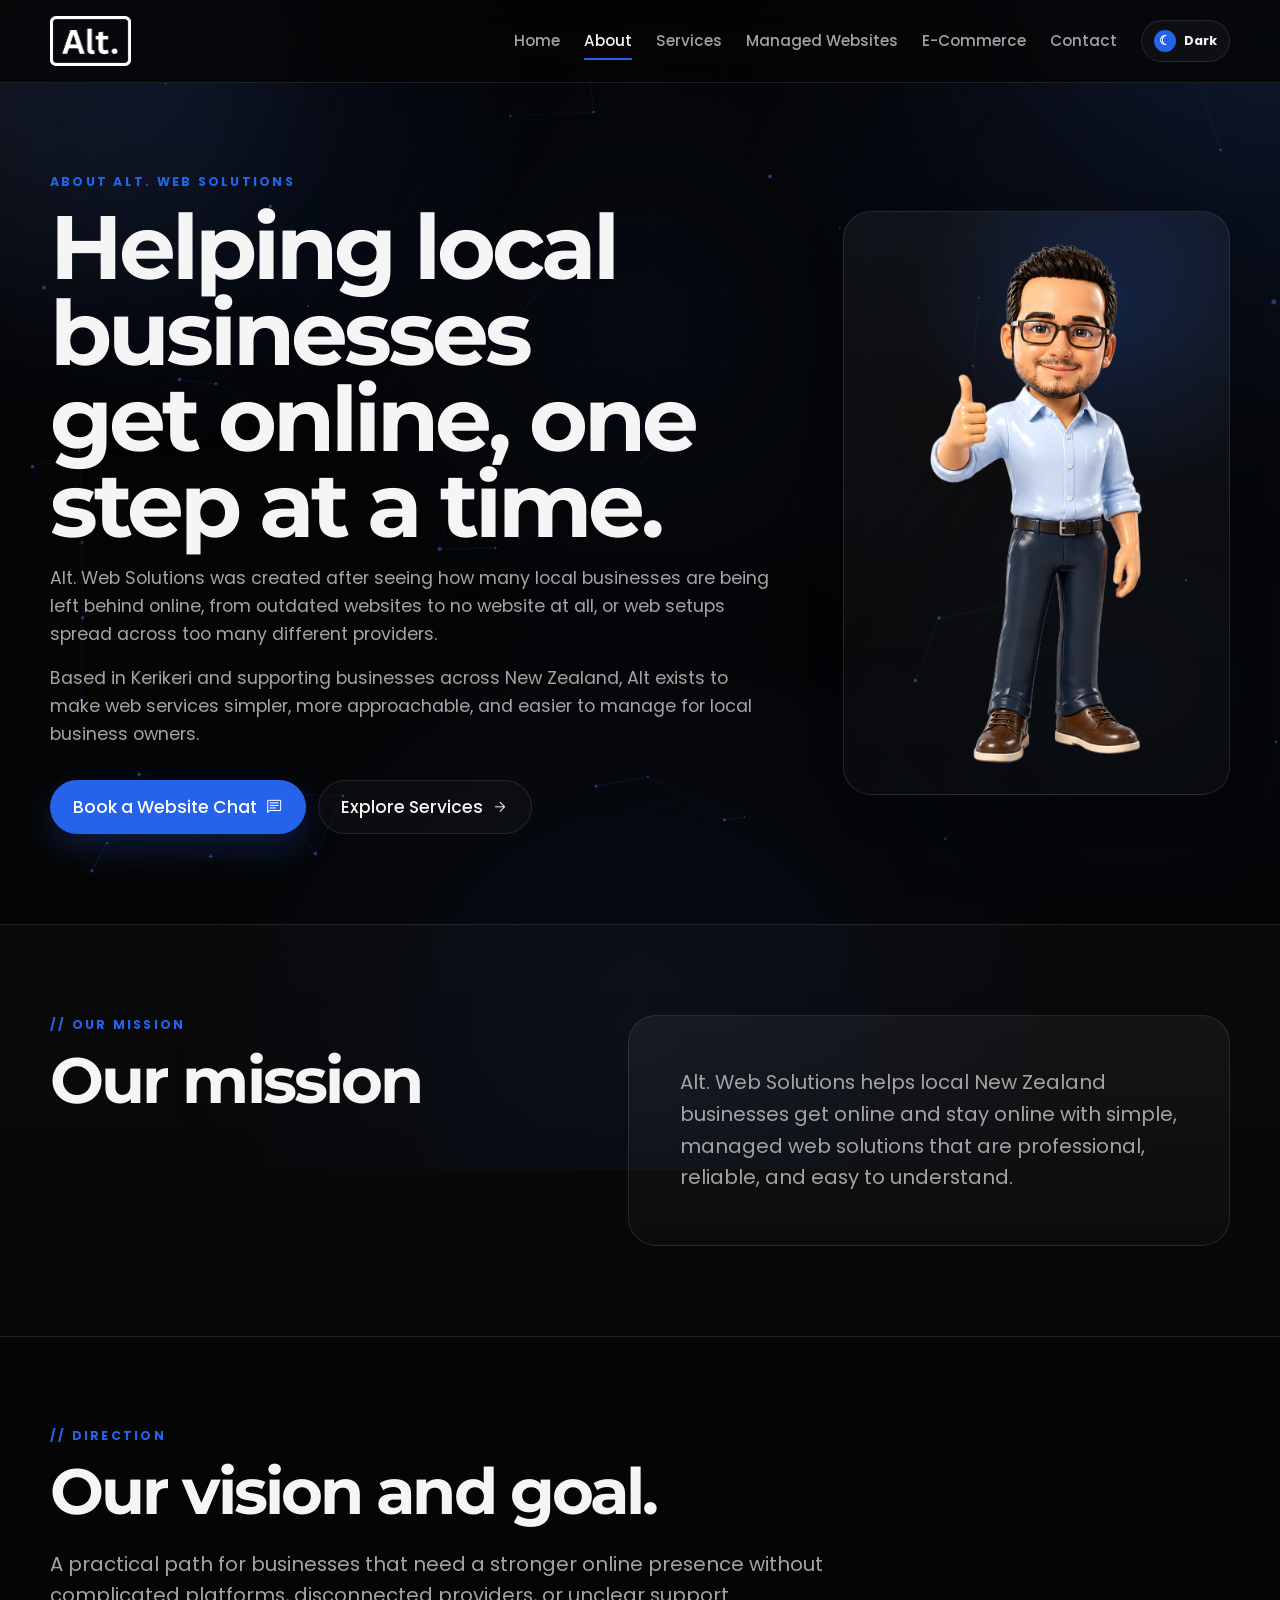
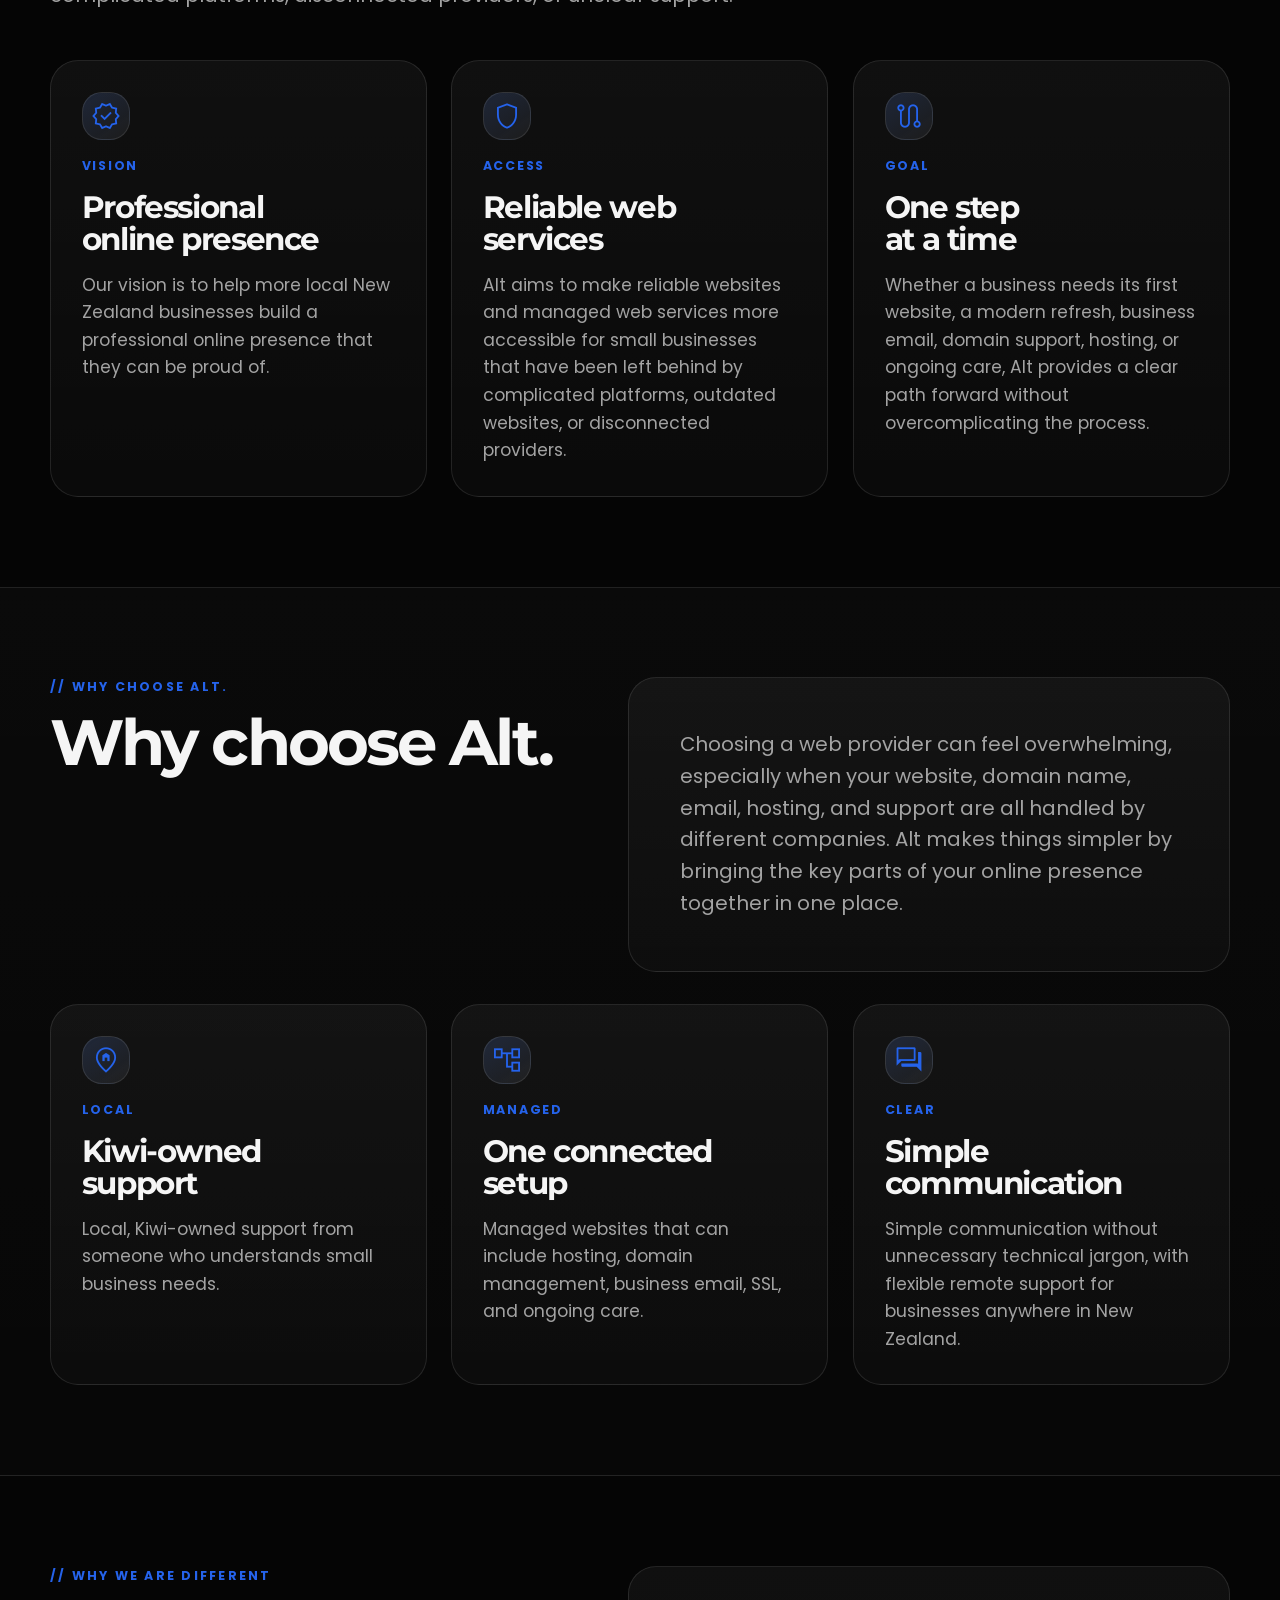
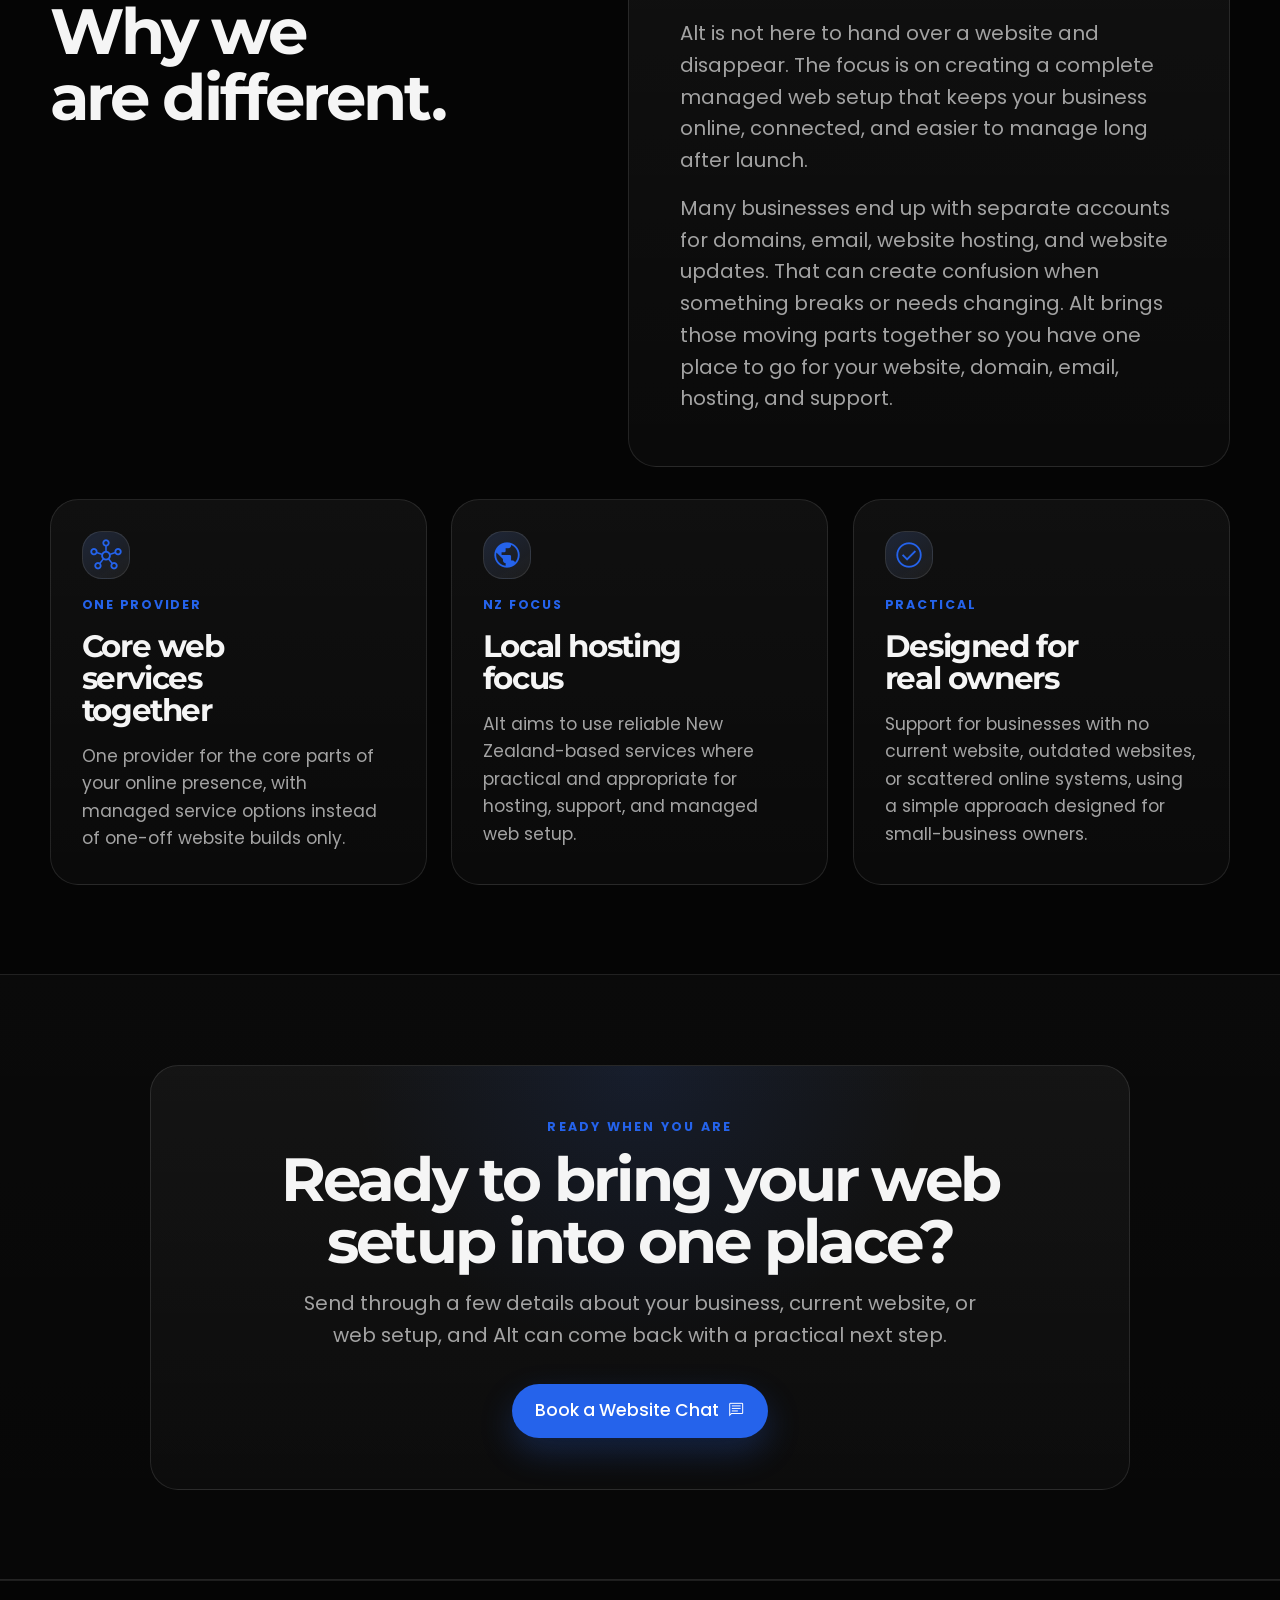
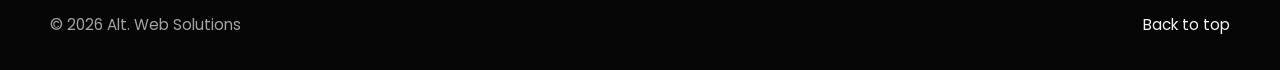
==== commit 1b0092bf: "Add website graphics" ====
--- a/about.html
+++ b/about.html
@@ -104,6 +104,17 @@
               </a>
             </div>
           </div>
+
+          <figure class="about-hero-visual reveal" aria-label="Alt web support mascot illustration">
+            <img
+              src="assets/graphics/alt-mascot%20(15).webp"
+              alt="Friendly Alt web support mascot giving a thumbs up"
+              width="1200"
+              height="900"
+              loading="eager"
+              decoding="async"
+            />
+          </figure>
         </div>
       </section>
 
--- a/css/style.css
+++ b/css/style.css
@@ -11,10 +11,10 @@
 @import url("modules/07-brand-sections.css");
 @import url("modules/08-services-process-footer.css");
 @import url("modules/09-animations.css");
-@import url("modules/10-responsive.css");
 @import url("modules/11-motion.css");
 @import url("modules/12-landing-sections.css");
 @import url("modules/13-tech-background.css");
 
 @import url("modules/14-about-page.css");
 @import url("modules/15-service-pages.css");
+@import url("modules/10-responsive.css");
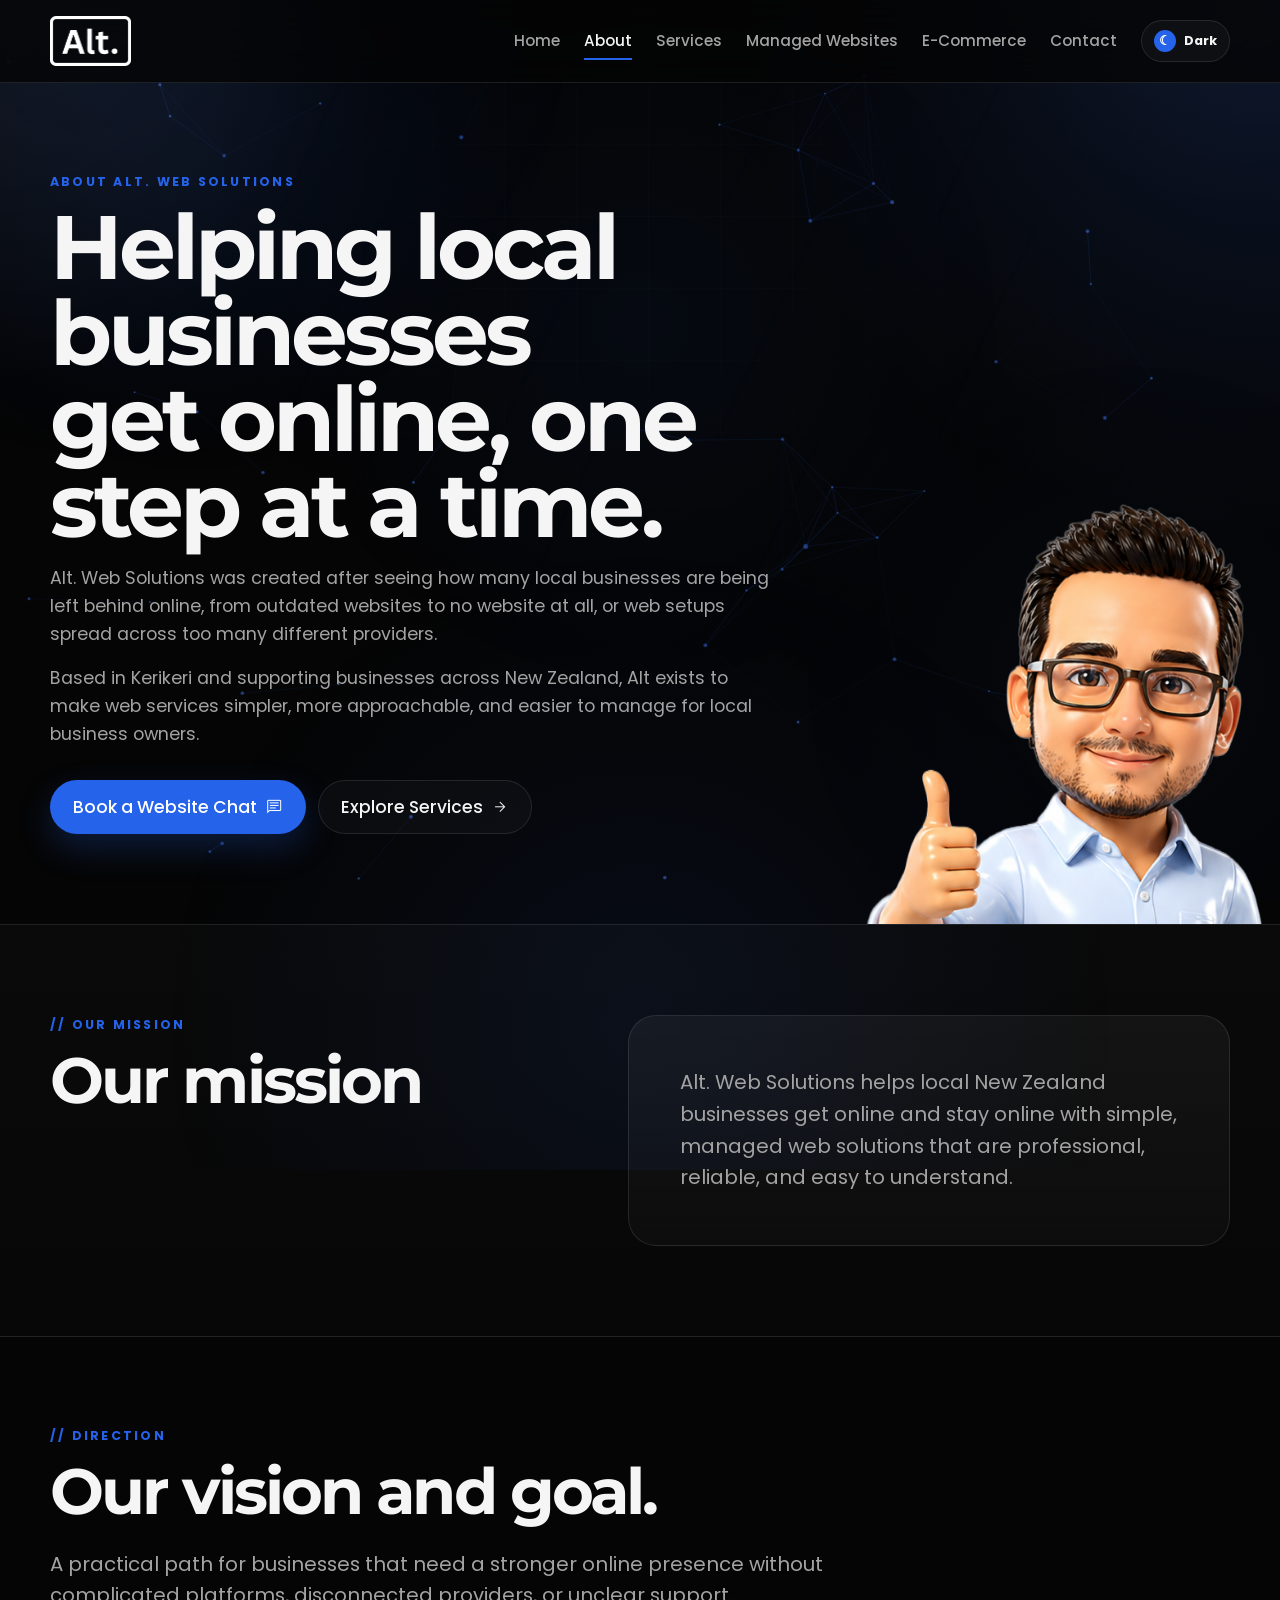
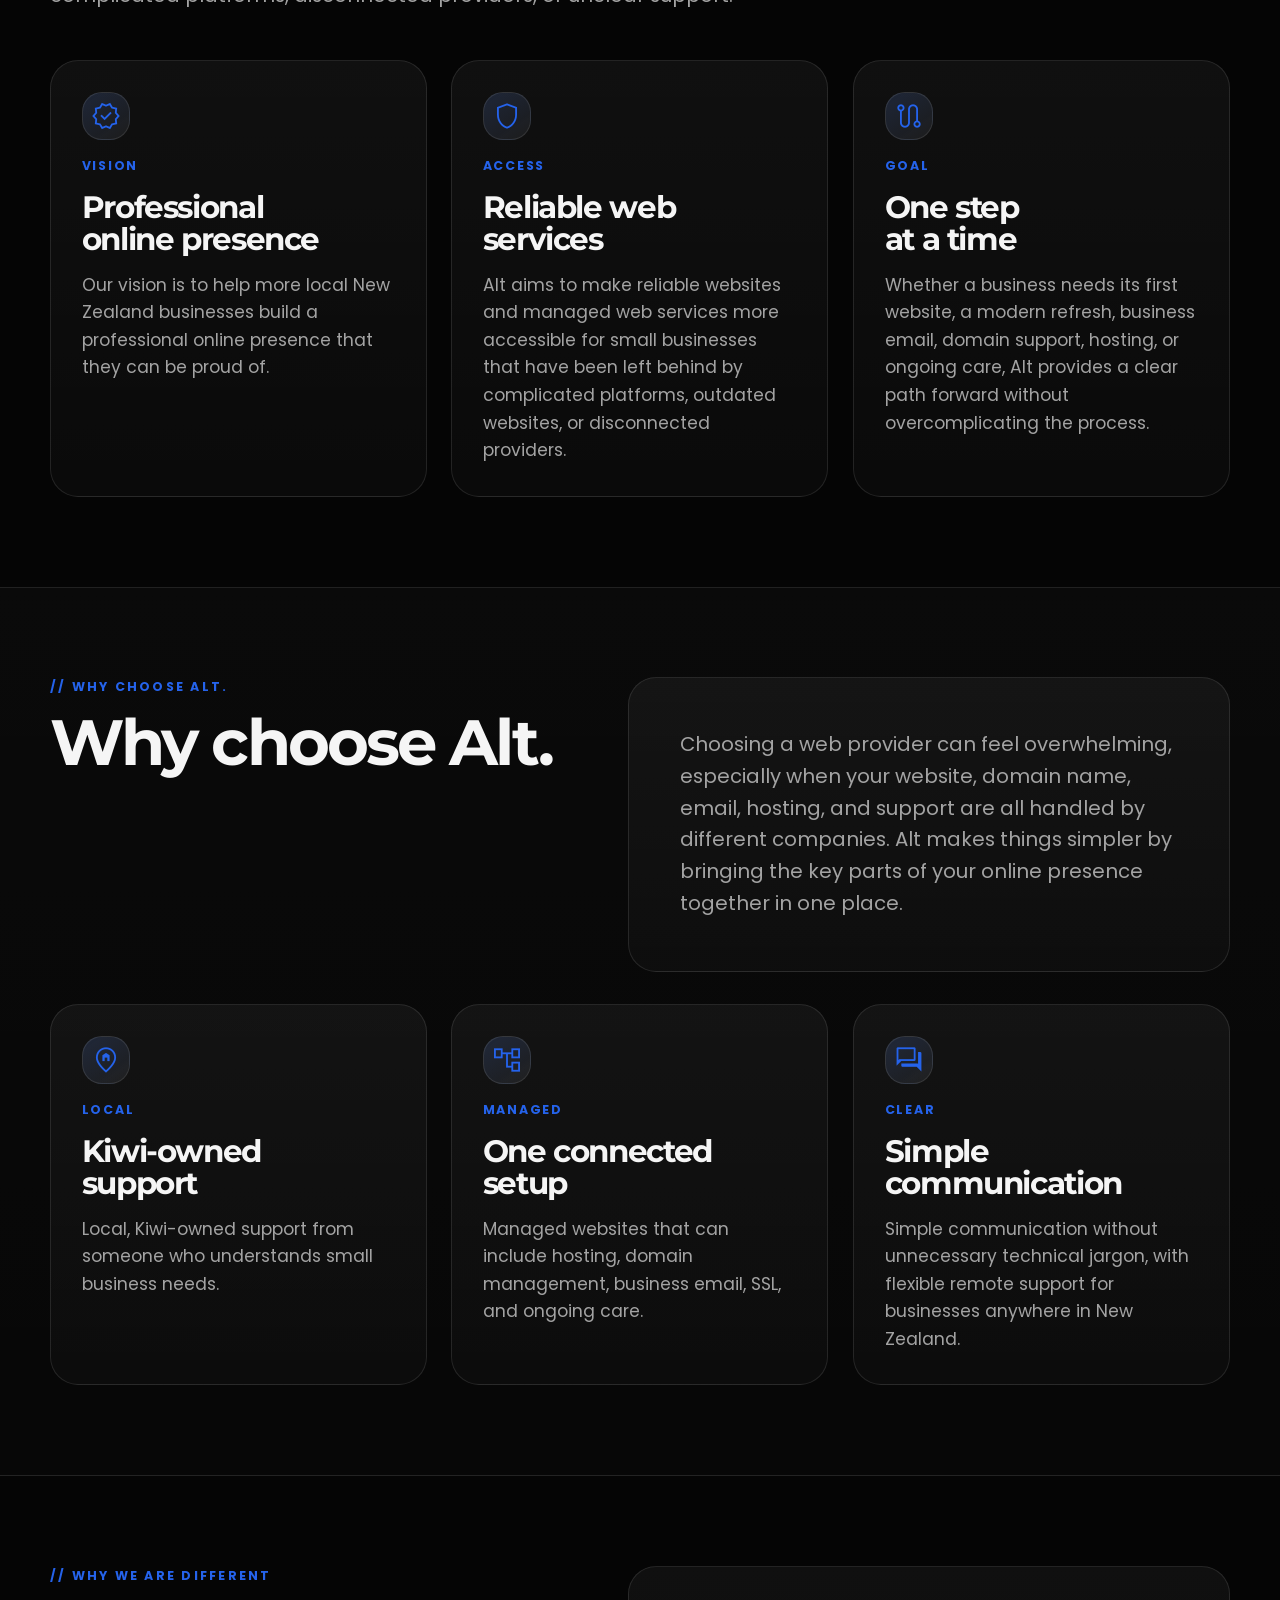
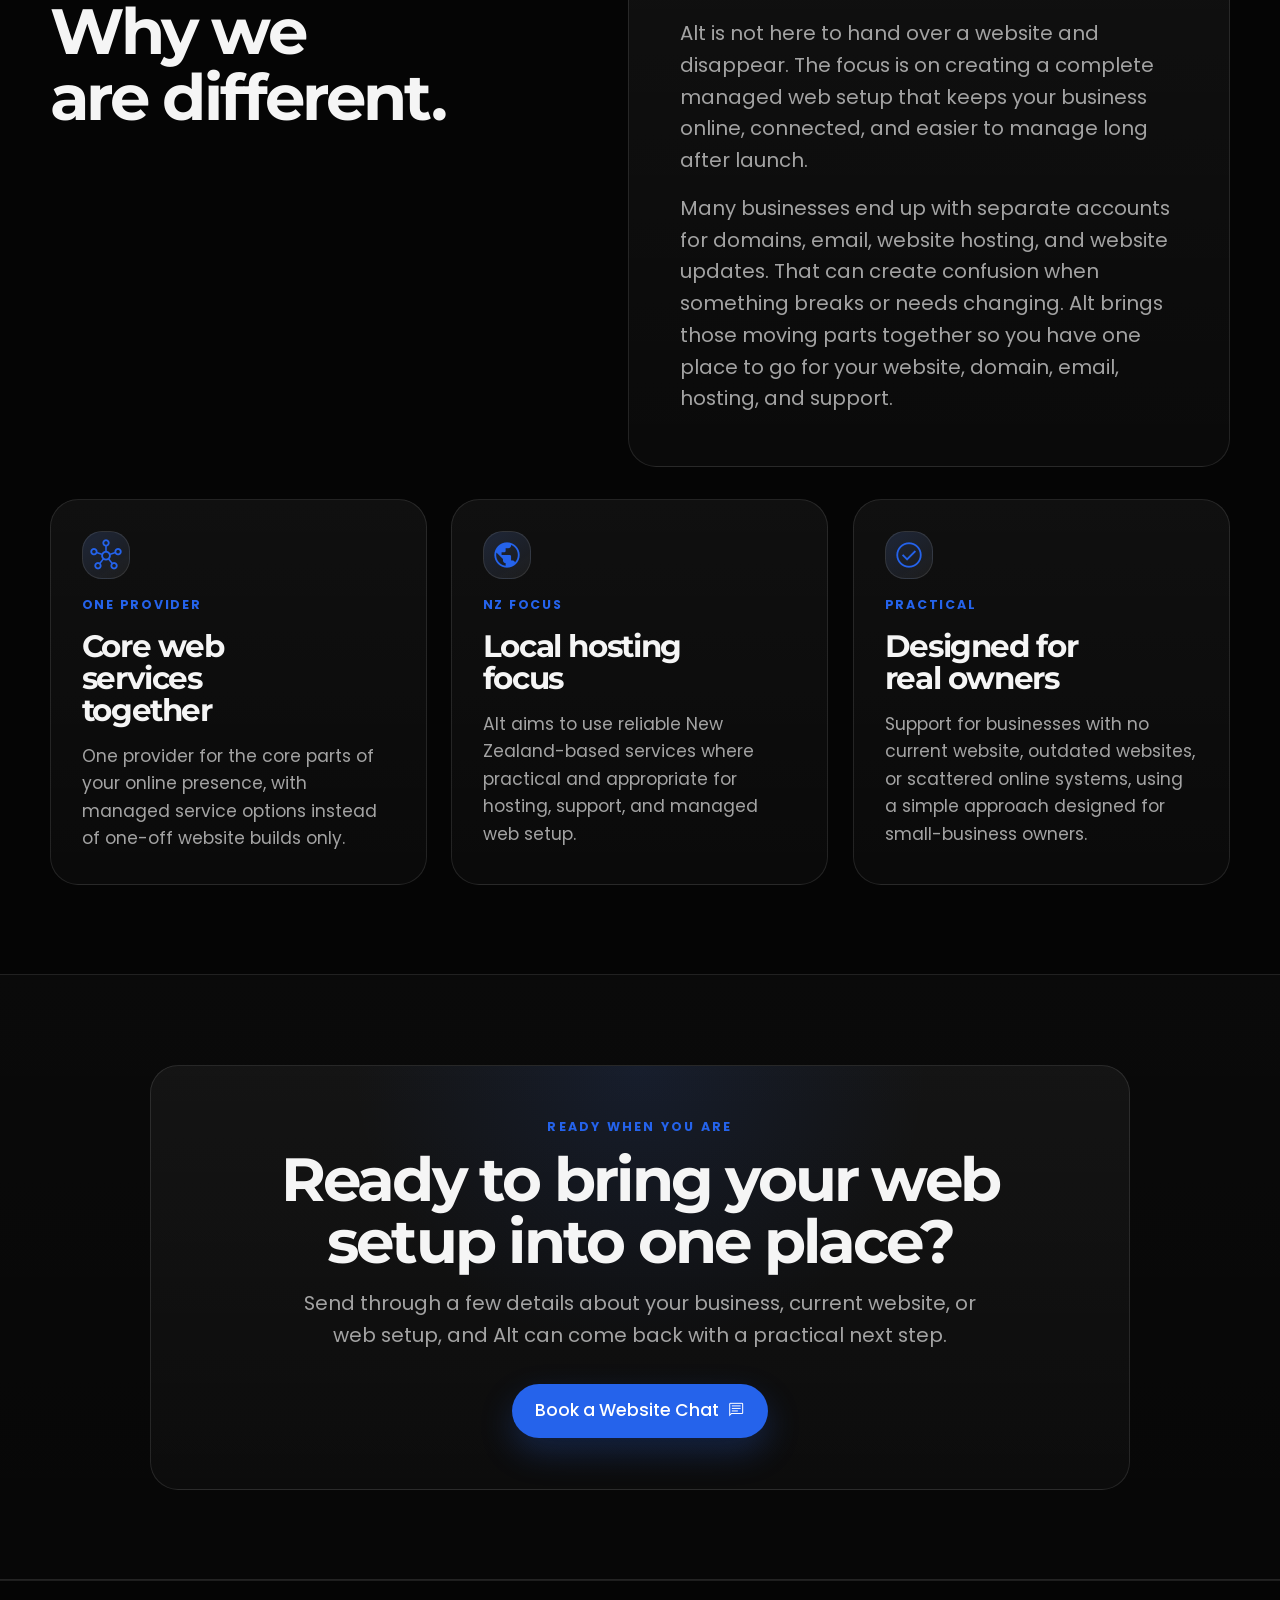
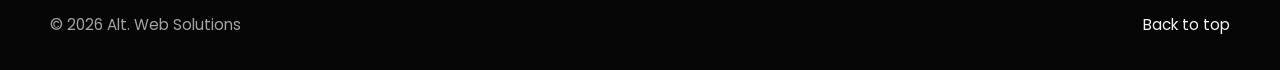
==== commit ac49ca5f: "Position graphics as section art" ====
--- a/about.html
+++ b/about.html
@@ -105,10 +105,10 @@
             </div>
           </div>
 
-          <figure class="about-hero-visual reveal" aria-label="Alt web support mascot illustration">
+          <figure class="about-hero-visual reveal" aria-hidden="true">
             <img
               src="assets/graphics/alt-mascot%20(15).webp"
-              alt="Friendly Alt web support mascot giving a thumbs up"
+              alt=""
               width="1200"
               height="900"
               loading="eager"
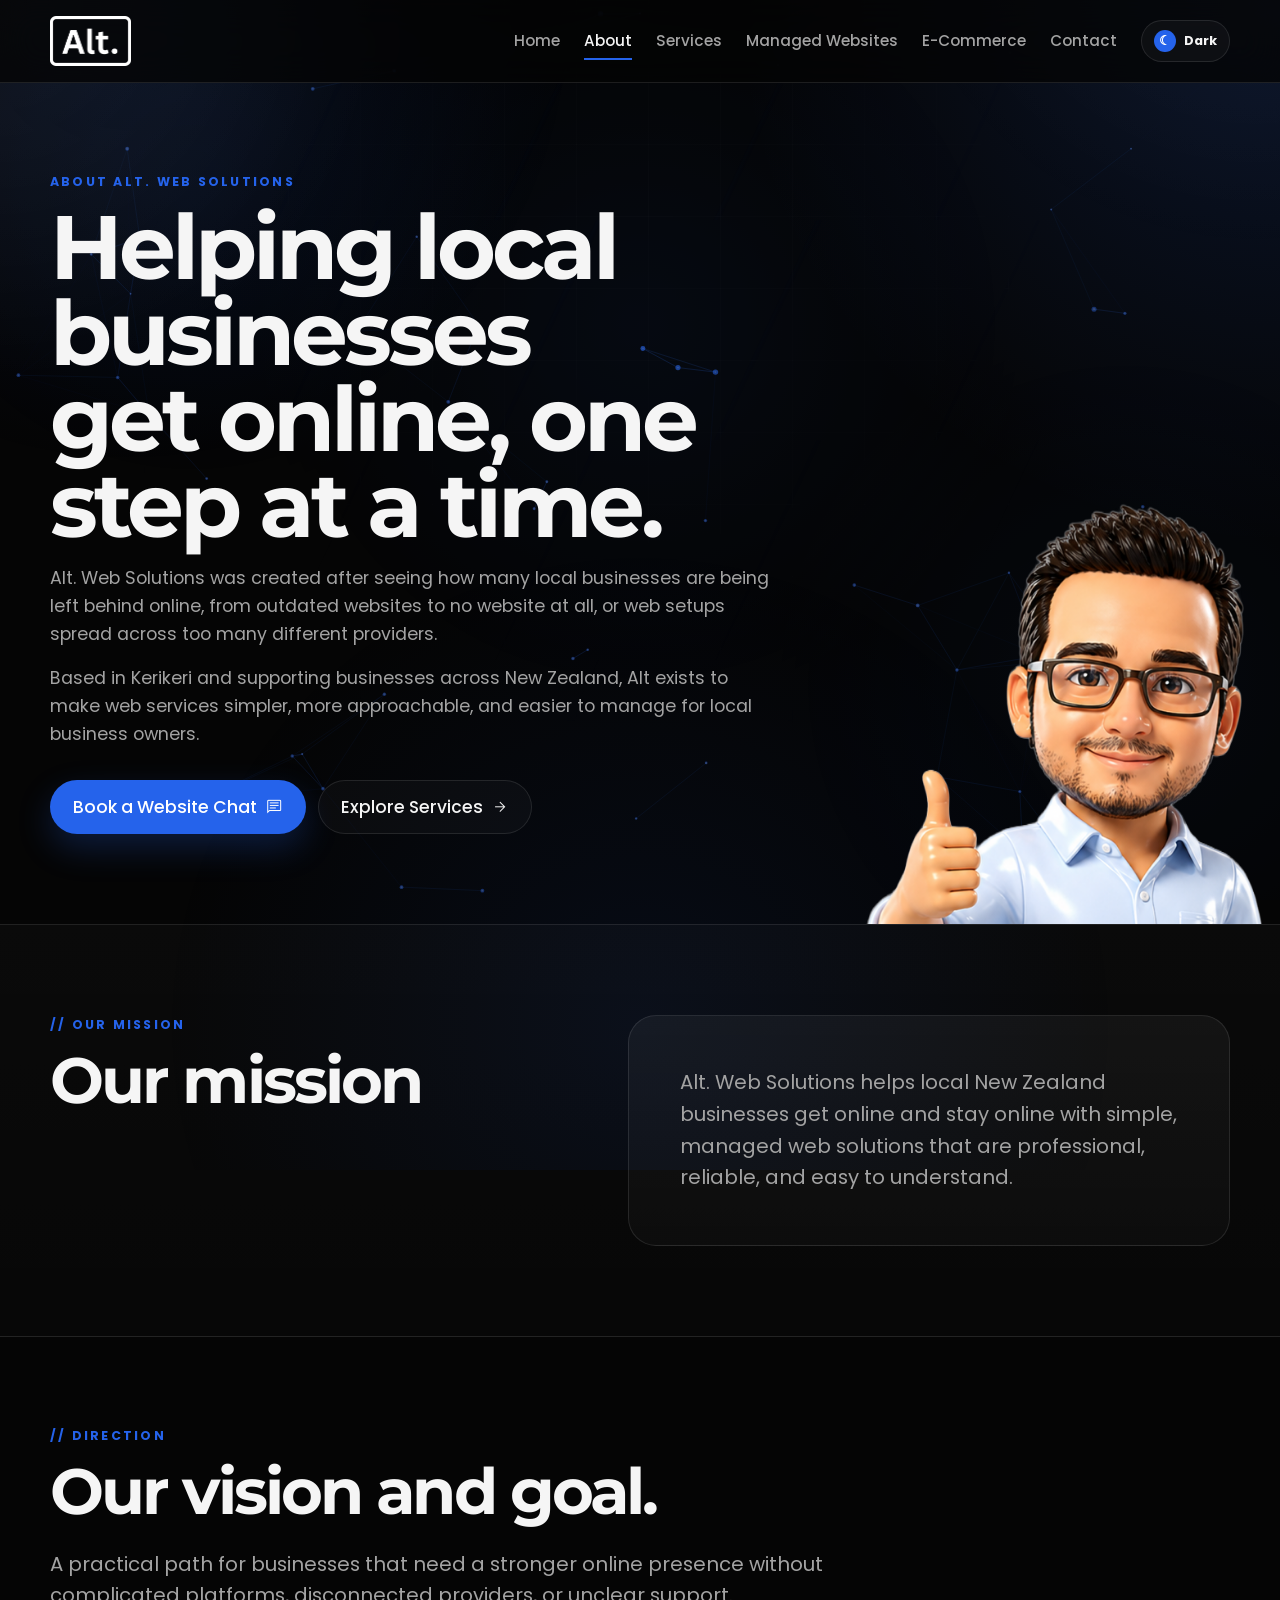
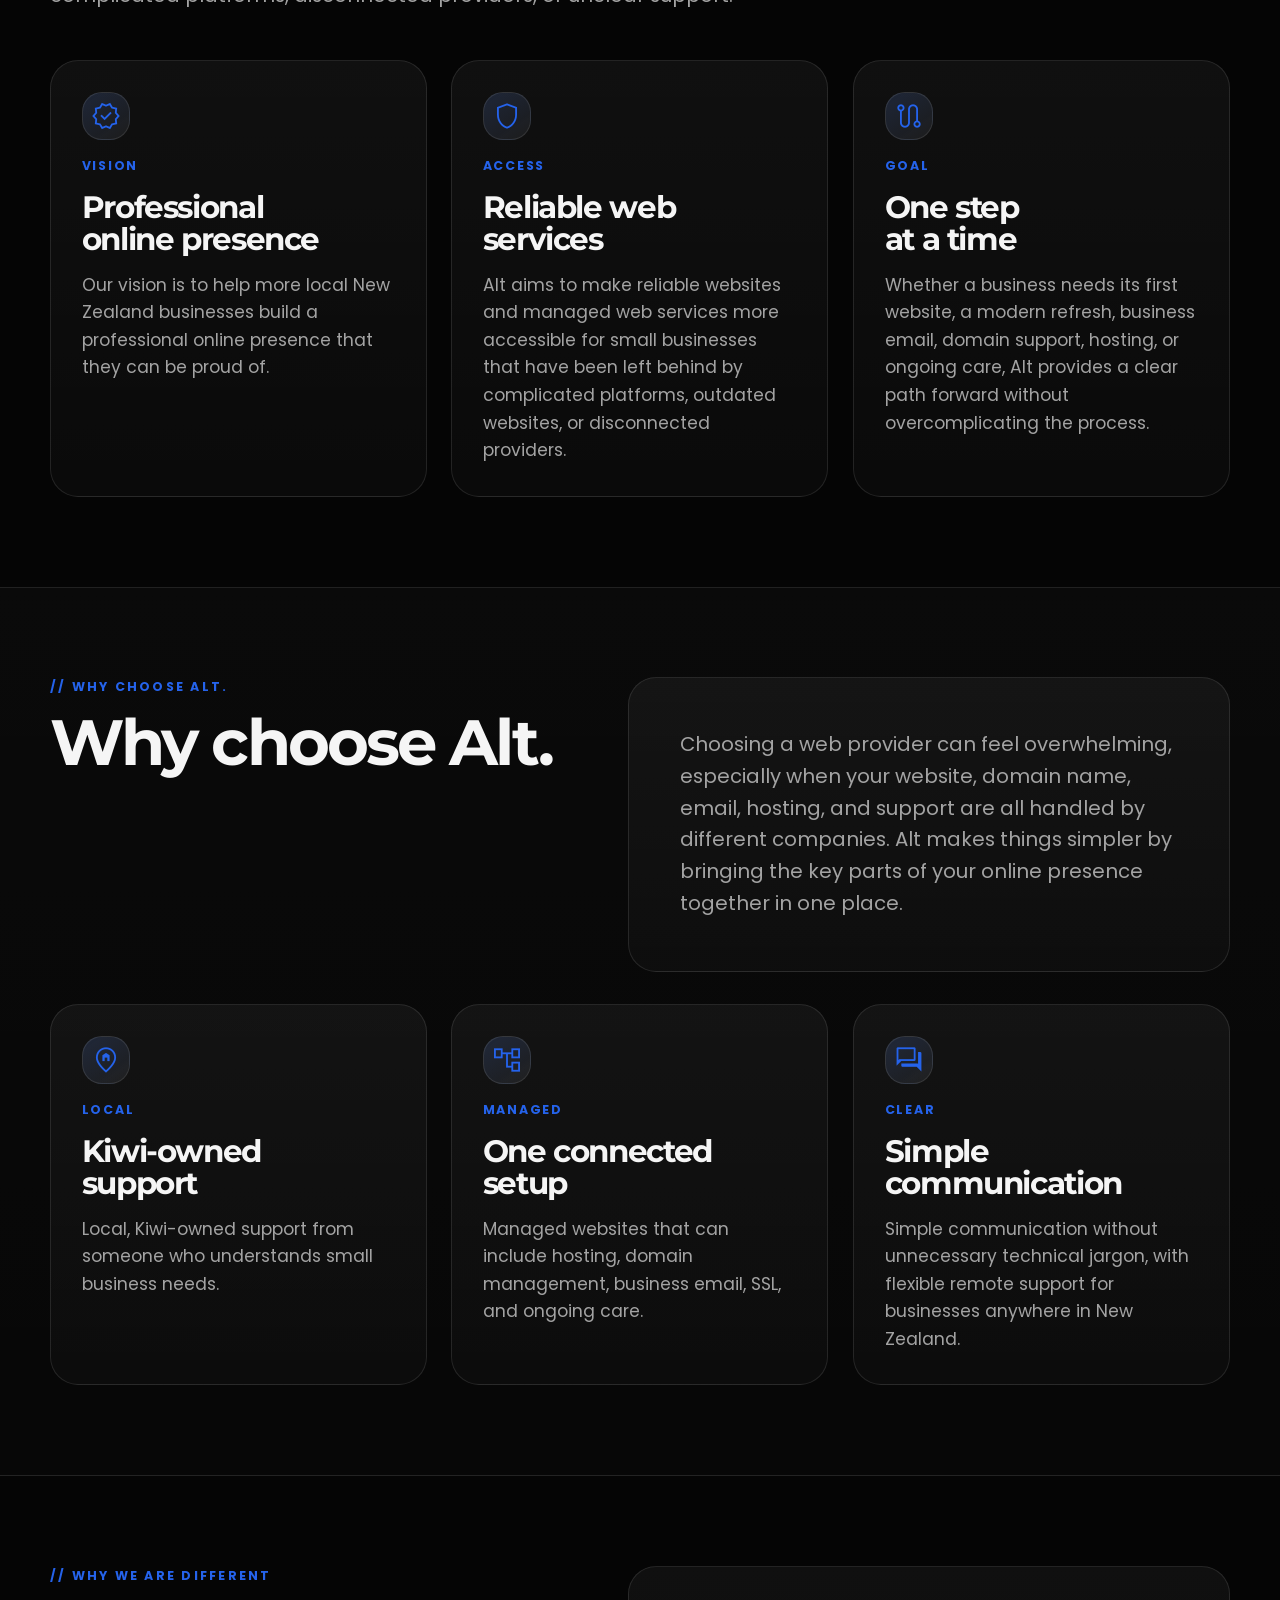
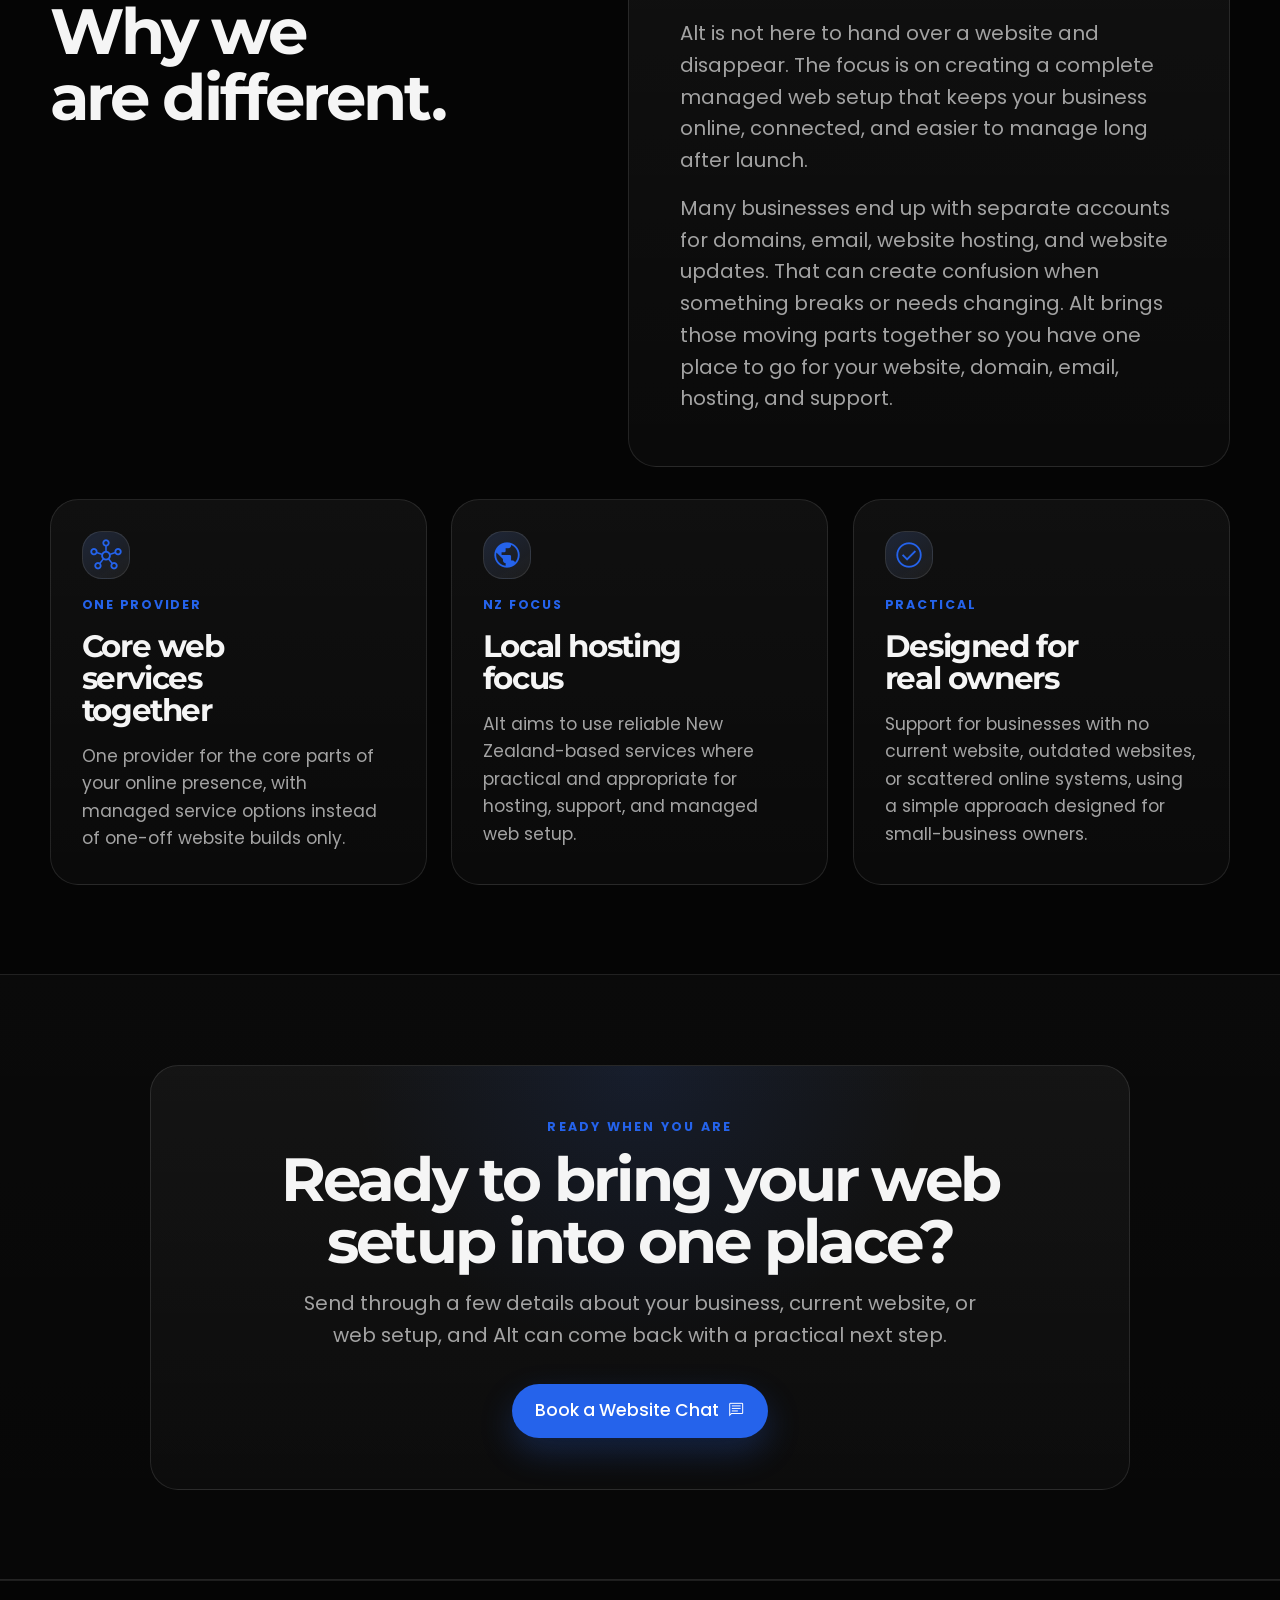
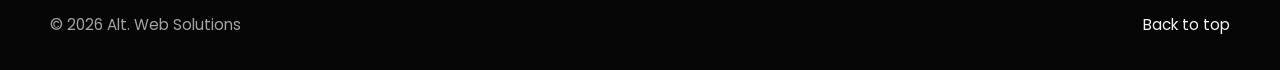
==== commit 83a081d8: "Refine section graphics" ====
--- a/about.html
+++ b/about.html
@@ -96,11 +96,15 @@
             <div class="about-hero-actions">
               <a href="index.html#contact" class="btn btn-primary"
                 ><span>Book a Website Chat</span>
-                <span class="material-symbols-outlined" aria-hidden="true">chat</span></a
+                <span class="material-symbols-outlined" aria-hidden="true"
+                  >chat</span
+                ></a
               >
               <a href="services.html" class="btn btn-secondary">
                 <span>Explore Services</span>
-                <span class="material-symbols-outlined" aria-hidden="true">arrow_forward</span>
+                <span class="material-symbols-outlined" aria-hidden="true"
+                  >arrow_forward</span
+                >
               </a>
             </div>
           </div>
@@ -167,9 +171,9 @@
               <span>Access</span>
               <h3>Reliable web services</h3>
               <p>
-                Alt aims to make reliable websites and managed web services
-                more accessible for small businesses that have been left behind
-                by complicated platforms, outdated websites, or disconnected
+                Alt aims to make reliable websites and managed web services more
+                accessible for small businesses that have been left behind by
+                complicated platforms, outdated websites, or disconnected
                 providers.
               </p>
             </article>
@@ -259,10 +263,9 @@
 
           <div class="about-copy-card reveal tilt-card">
             <p>
-              Alt is not here to hand over a website and disappear. The focus
-              is on creating a complete managed web setup that keeps your
-              business online, connected, and easier to manage long after
-              launch.
+              Alt is not here to hand over a website and disappear. The focus is
+              on creating a complete managed web setup that keeps your business
+              online, connected, and easier to manage long after launch.
             </p>
             <p>
               Many businesses end up with separate accounts for domains, email,
@@ -327,7 +330,9 @@
           </p>
           <a href="index.html#contact" class="btn btn-primary">
             <span>Book a Website Chat</span>
-            <span class="material-symbols-outlined" aria-hidden="true">chat</span>
+            <span class="material-symbols-outlined" aria-hidden="true"
+              >chat</span
+            >
           </a>
         </div>
       </section>
